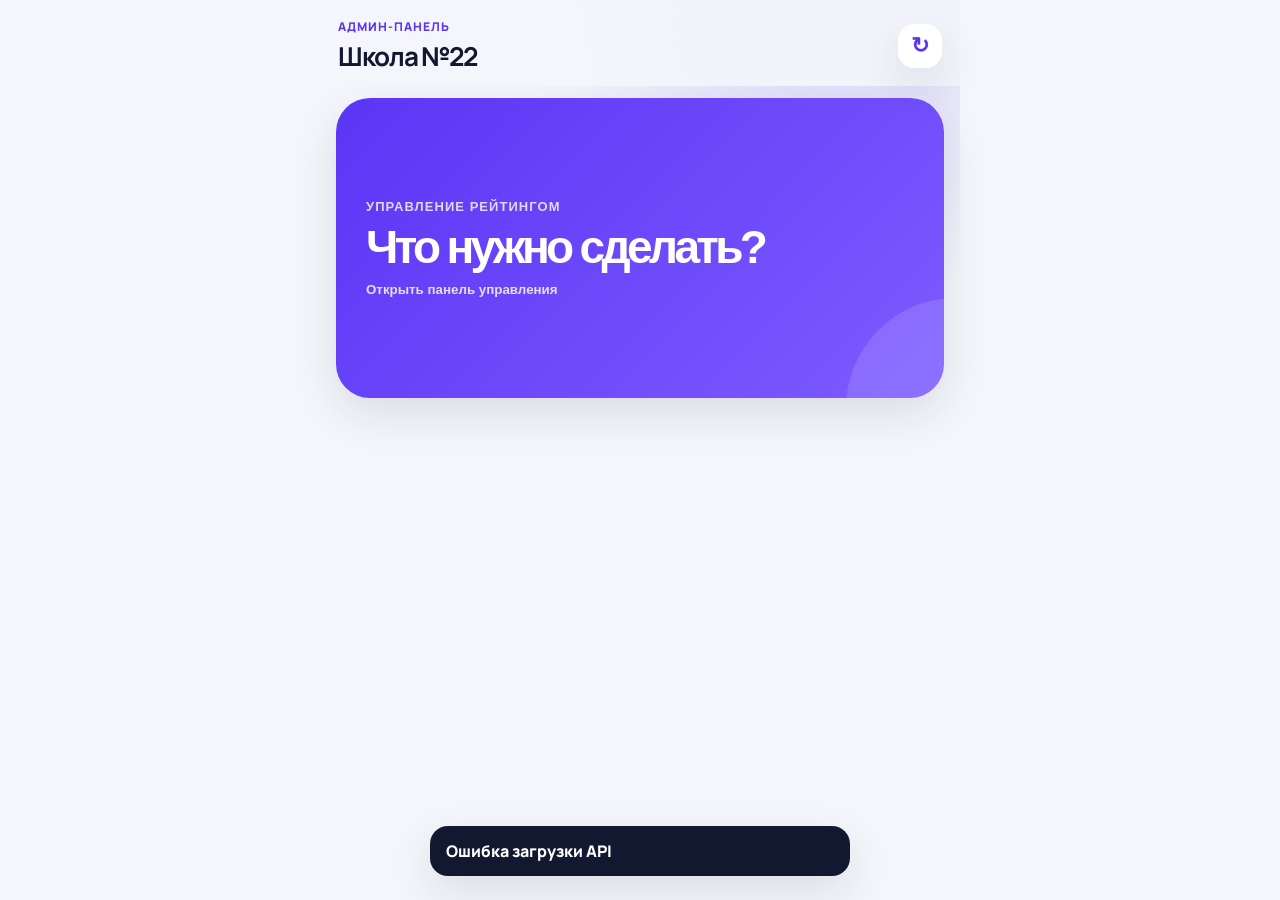
==== index.html @ 3c9e8ada "Add files via upload" ====
<!DOCTYPE html>
<html lang="ru">
<head>
  <meta charset="UTF-8" />
  <meta name="viewport" content="width=device-width, initial-scale=1.0, maximum-scale=1.0" />
  <title>Школа №22 — админка рейтинга</title>
  <link rel="preconnect" href="https://fonts.googleapis.com">
  <link rel="preconnect" href="https://fonts.gstatic.com" crossorigin>
  <link href="https://fonts.googleapis.com/css2?family=Manrope:wght@400;500;600;700;800;900&display=swap" rel="stylesheet">
  <link rel="stylesheet" href="style.css" />
</head>
<body>
  <div class="app" id="app">
    <header class="top">
      <div>
        <p>Админ-панель</p>
        <h1>Школа №22</h1>
      </div>
      <button id="refreshBtn">↻</button>
    </header>

    <main>
      <section class="screen active start-screen" id="screenStart">
        <button class="hero-button" id="openAdminBtn">
          <span>Управление рейтингом</span>
          <h2>Что нужно сделать?</h2>
          <p>Открыть панель управления</p>
          <i></i>
        </button>
      </section>

      <section class="screen" id="screenHome">
        <div class="screen-head">
          <button class="back" data-target="screenStart">←</button>
          <div><p>Админка</p><h2>Управление</h2></div>
        </div>

        <button class="alert-card hidden" id="uniformAlertBtn">
          <b>!</b>
          <div>
            <h3 id="uniformAlertTitle">Не проверена школьная форма</h3>
            <p id="uniformAlertText">Откройте раздел школьной формы</p>
          </div>
        </button>

        <div class="quick-grid animated-grid">
          <button class="quick-card primary-card" id="quickClasses"><b>🏫</b><span>Классы и рейтинг</span></button>
          <button class="quick-card" id="quickUniform"><b>👕</b><span>Школьная форма</span></button>
          <button class="quick-card" id="quickCategories"><b>▦</b><span>Категории</span></button>
          <button class="quick-card" id="quickAddClass"><b>＋</b><span>Добавить класс</span></button>
          <button class="quick-card dark" id="quickAllRating"><b>🏆</b><span>Общий рейтинг</span></button>
        </div>
      </section>

      <section class="screen" id="screenGroups">
        <div class="screen-head">
          <button class="back" data-target="screenHome">←</button>
          <div><p>Классы</p><h2>Выберите блок</h2></div>
        </div>
        <div class="group-grid">
          <button class="group-card" data-group="1"><b>1–4</b><span>Начальная школа</span></button>
          <button class="group-card" data-group="2"><b>5–8</b><span>Средняя школа</span></button>
          <button class="group-card" data-group="3"><b>9–11</b><span>Старшая школа</span></button>
          <button class="group-card dark" data-group="all"><b>1–11</b><span>Все классы</span></button>
        </div>
      </section>

      <section class="screen" id="screenClasses">
        <div class="screen-head">
          <button class="back" data-target="screenGroups">←</button>
          <div><p>Классы</p><h2 id="classesTitle">—</h2></div>
        </div>
        <div id="classesList" class="list"></div>
      </section>

      <section class="screen" id="screenClassDetail">
        <div class="screen-head">
          <button class="back" data-target="screenClasses">←</button>
          <div><p>Класс</p><h2 id="classDetailTitle">—</h2></div>
        </div>

        <div class="form-card">
          <label>Название класса<input id="classNameInput" placeholder="Например: 5А" /></label>
          <label>Параллель<input id="classGradeInput" type="number" min="1" max="11" /></label>
          <label>Группа
            <select id="classGroupInput">
              <option value="1">Начальная школа — 1–4</option>
              <option value="2">Средняя школа — 5–8</option>
              <option value="3">Старшая школа — 9–11</option>
            </select>
          </label>
          <label>Количество учеников<input id="studentsCountInput" type="number" min="0" value="0" /></label>
          <div class="button-row">
            <button class="primary" id="saveClassBtn">Сохранить класс</button>
            <button class="danger" id="deleteClassBtn">Удалить</button>
          </div>
        </div>

        <div class="section-title">
          <h3>События рейтинга</h3>
          <p>Баллы добавляются через события, а лимит подкатегории не превышается</p>
        </div>

        <button class="primary full" id="openEventFormBtn">+ Добавить событие</button>
        <div id="classScoresList" class="scores-list"></div>

        <button class="secondary full" id="openUniformFromClassBtn">Школьная форма</button>
      </section>

      <section class="screen" id="screenEventForm">
        <div class="screen-head">
          <button class="back" data-target="screenClassDetail">←</button>
          <div><p>Событие</p><h2 id="eventFormTitle">Добавить</h2></div>
        </div>

        <div class="form-card">
          <label>Дата события<input id="eventDateInput" type="date" /></label>
          <label>Категория и подкатегория<select id="eventSubcategoryInput"></select></label>
          <label>Название события<input id="eventTitleInput" placeholder="Например: городские соревнования" /></label>
          <label class="important-input">Баллы за событие<input id="eventPointsInput" type="number" min="0" value="0" /></label>
          <label>Комментарий<input id="eventCommentInput" placeholder="Необязательно" /></label>
          <button class="primary full" id="saveEventBtn">Сохранить событие</button>
          <button class="danger full hidden" id="deleteEventBtn">Удалить событие</button>
        </div>
      </section>

      <section class="screen" id="screenClassForm">
        <div class="screen-head">
          <button class="back" data-target="screenHome">←</button>
          <div><p>Класс</p><h2>Добавить класс</h2></div>
        </div>
        <div class="form-card">
          <label>Название класса<input id="newClassName" placeholder="Например: 5В" /></label>
          <label>Параллель<input id="newClassGrade" type="number" min="1" max="11" value="5" /></label>
          <label>Группа
            <select id="newClassGroup">
              <option value="1">Начальная школа — 1–4</option>
              <option value="2" selected>Средняя школа — 5–8</option>
              <option value="3">Старшая школа — 9–11</option>
            </select>
          </label>
          <label>Количество учеников<input id="newClassStudents" type="number" min="0" value="0" /></label>
          <button class="primary full" id="createClassBtn">Добавить класс</button>
        </div>
      </section>

      <section class="screen" id="screenUniformClassSelect">
        <div class="screen-head">
          <button class="back" data-target="screenHome">←</button>
          <div><p>Школьная форма</p><h2>Проверка месяца</h2></div>
        </div>

        <div class="legend">
          <span><i class="green-dot"></i> проверено в текущем месяце</span>
          <span><i class="red-dot"></i> не проверено</span>
        </div>

        <div id="uniformPalette" class="uniform-palette"></div>
      </section>

      <section class="screen" id="screenUniform">
        <div class="screen-head">
          <button class="back" data-target="screenUniformClassSelect">←</button>
          <div><p>Школьная форма</p><h2 id="uniformTitle">—</h2></div>
        </div>

        <div class="stat-card" id="uniformStatusCard">
          <span>Статус текущего месяца</span>
          <strong id="uniformStatusText">—</strong>
          <p id="uniformStatusSubtext">—</p>
        </div>

        <div class="stat-card">
          <span>Средний балл по всем проверкам</span>
          <strong id="uniformAverage">0</strong>
          <p><span id="uniformChecksCount">0</span> проверок</p>
        </div>

        <div class="form-card uniform-form-card">
          <label>Дата проверки<input id="uniformDateInput" type="date" /></label>
          <label class="important-input huge-input">
            Сколько учеников без формы
            <input id="withoutUniformInput" type="number" min="0" value="0" />
          </label>
          <label>Комментарий<input id="uniformCommentInput" placeholder="Необязательно" /></label>
          <button class="primary full" id="saveUniformBtn">Добавить проверку</button>
        </div>

        <div class="section-title"><h3>История проверок</h3><p>Можно удалять ошибочные записи</p></div>
        <div id="uniformHistory" class="list"></div>
      </section>

      <section class="screen" id="screenCategories">
        <div class="screen-head">
          <button class="back" data-target="screenHome">←</button>
          <div><p>Настройки</p><h2>Категории</h2></div>
        </div>
        <button class="primary full" id="addCategoryBtn">+ Добавить категорию</button>
        <div id="categoriesList" class="category-list"></div>
      </section>

      <section class="screen" id="screenCategoryForm">
        <div class="screen-head">
          <button class="back" data-target="screenCategories">←</button>
          <div><p>Категория</p><h2 id="categoryFormTitle">Добавить</h2></div>
        </div>
        <div class="form-card">
          <label>Название категории<input id="categoryNameInput" /></label>
          <label>Максимум баллов<input id="categoryMaxInput" type="number" value="100" /></label>
          <label>Порядок<input id="categorySortInput" type="number" value="0" /></label>
          <button class="primary full" id="saveCategoryBtn">Сохранить категорию</button>
          <button class="danger full hidden" id="deleteCategoryBtn">Удалить категорию</button>
        </div>
      </section>

      <section class="screen" id="screenSubcategoryForm">
        <div class="screen-head">
          <button class="back" data-target="screenCategories">←</button>
          <div><p>Подкатегория</p><h2 id="subcategoryFormTitle">Добавить</h2></div>
        </div>
        <div class="form-card">
          <label>Категория<select id="subcategoryCategoryInput"></select></label>
          <label>Название подкатегории<input id="subcategoryNameInput" /></label>
          <label>Максимум баллов<input id="subcategoryMaxInput" type="number" value="10" /></label>
          <label>Порядок<input id="subcategorySortInput" type="number" value="0" /></label>
          <button class="primary full" id="saveSubcategoryBtn">Сохранить подкатегорию</button>
          <button class="danger full hidden" id="deleteSubcategoryBtn">Удалить подкатегорию</button>
        </div>
      </section>

      <section class="screen" id="screenAllRating">
        <div class="screen-head">
          <button class="back" data-target="screenHome">←</button>
          <div><p>Рейтинг</p><h2>Все классы</h2></div>
        </div>
        <div id="allRatingList" class="list"></div>
      </section>
    </main>

    <div class="toast" id="toast"></div>
  </div>

  <script src="script.js"></script>
</body>
</html>
---- style.css ----
*{box-sizing:border-box}
:root{
  --bg:#f4f6fb;
  --text:#11182f;
  --muted:#6b7280;
  --line:#e3e7f0;
  --purple:#5b35f5;
  --purple2:#7c5cff;
  --danger:#ef4444;
  --green:#22c55e;
  --shadow:0 16px 44px rgba(17,24,47,.11);
}
body{margin:0;font-family:Manrope,system-ui,sans-serif;background:var(--bg);color:var(--text)}
.app{width:100%;min-height:100vh;max-width:640px;margin:0 auto;background:radial-gradient(circle at 80% 0%,rgba(91,53,245,.16),transparent 30%),var(--bg)}
.top{position:sticky;top:0;z-index:5;display:flex;justify-content:space-between;align-items:center;padding:18px 18px 12px;background:rgba(244,246,251,.88);backdrop-filter:blur(16px)}
.top p,.screen-head p{margin:0 0 3px;color:var(--purple);font-size:12px;font-weight:900;text-transform:uppercase;letter-spacing:.08em}
.top h1{margin:0;font-size:26px;letter-spacing:-.05em}
.top button,.back{width:44px;height:44px;border:0;border-radius:16px;background:#fff;color:var(--purple);box-shadow:var(--shadow);font-size:22px;font-weight:900}
main{padding:12px 16px 28px}
.screen{display:none}
.screen.active{display:block;animation:screenIn .28s ease both}
@keyframes screenIn{from{opacity:0;transform:translateY(14px)}to{opacity:1;transform:translateY(0)}}
.hero-button{position:relative;width:100%;min-height:300px;border:0;text-align:left;padding:30px;border-radius:34px;color:#fff;background:linear-gradient(135deg,var(--purple),var(--purple2));box-shadow:var(--shadow);overflow:hidden}
.hero-button i{position:absolute;inset:auto -20% -40% auto;width:220px;height:220px;border-radius:50%;background:rgba(255,255,255,.13)}
.hero-button span{color:rgba(255,255,255,.8);font-size:13px;font-weight:900;text-transform:uppercase;letter-spacing:.08em}
.hero-button h2{margin:12px 0;font-size:46px;line-height:.95;letter-spacing:-.08em}
.hero-button p{margin:0;color:rgba(255,255,255,.82);font-weight:800}
.app.opening .hero-button{animation:openHero .75s cubic-bezier(.2,.8,.2,1) both}
@keyframes openHero{0%{transform:scale(1);border-radius:34px}45%{transform:scale(1.04);border-radius:40px}100%{transform:scale(18);opacity:0;border-radius:50%}}
.screen-head{display:flex;align-items:center;gap:14px;margin-bottom:16px}
.screen-head h2{margin:0;font-size:27px;letter-spacing:-.05em}
.quick-grid,.group-grid{display:grid;grid-template-columns:1fr 1fr;gap:12px}
.quick-card,.group-card{min-height:118px;padding:18px;border:1px solid var(--line);border-radius:24px;background:#fff;color:var(--text);box-shadow:var(--shadow);text-align:left}
.quick-card.primary-card{background:linear-gradient(135deg,var(--purple),var(--purple2));color:#fff}
.quick-card.dark,.group-card.dark{background:#11182f;color:#fff}
.quick-card b,.group-card b{display:block;font-size:34px;letter-spacing:-.07em}
.quick-card span,.group-card span{display:block;margin-top:8px;color:var(--muted);font-weight:800}
.quick-card.primary-card span,.quick-card.dark span,.group-card.dark span{color:rgba(255,255,255,.72)}
.alert-card{width:100%;display:grid;grid-template-columns:54px 1fr;gap:12px;align-items:center;margin-bottom:14px;padding:16px;border:0;border-radius:24px;background:#fff1f2;color:#991b1b;text-align:left;box-shadow:0 18px 44px rgba(239,68,68,.18);animation:pulseAlert 1.25s infinite}
.alert-card b{width:44px;height:44px;border-radius:50%;display:grid;place-items:center;background:#ef4444;color:white;font-size:28px}
.alert-card h3{margin:0 0 4px}.alert-card p{margin:0;font-weight:800;color:#be123c}
@keyframes pulseAlert{0%,100%{transform:scale(1)}50%{transform:scale(1.015)}}
.list,.scores-list,.category-list{display:grid;gap:10px}
.item{display:grid;grid-template-columns:1fr auto;gap:12px;align-items:center;padding:16px;border-radius:20px;background:#fff;border:1px solid var(--line);box-shadow:0 10px 26px rgba(17,24,47,.06)}
.item h3{margin:0 0 4px;font-size:18px}.item p{margin:0;color:var(--muted);font-size:13px;font-weight:700}.item strong{color:var(--purple);font-size:24px}
.item-actions{display:grid;gap:8px;justify-items:end}
.form-card,.score-card,.category-card,.stat-card{padding:18px;border-radius:22px;background:#fff;border:1px solid var(--line);box-shadow:var(--shadow);margin-bottom:14px}
.stat-card span{color:var(--muted);font-weight:900;font-size:13px}
.stat-card strong{display:block;margin:8px 0;font-size:42px;color:var(--purple);letter-spacing:-.07em}
.stat-card p{margin:0;color:var(--muted);font-weight:800}
label{display:grid;gap:8px;color:var(--muted);font-weight:900;font-size:13px;margin-bottom:14px}
input,select{width:100%;border:1px solid var(--line);border-radius:16px;padding:15px;font:inherit;font-weight:800;outline:none;background:#fff}
input:focus,select:focus{border-color:var(--purple)}
.important-input{padding:14px;border:2px solid #ffb4b4;border-radius:20px;background:#fff7f7;color:#991b1b}
.important-input input{border-color:#ef4444;font-size:24px;color:#991b1b;background:#fff}
.huge-input input{font-size:42px;text-align:center;padding:18px}
.primary,.secondary,.danger{border:0;border-radius:18px;padding:16px;font:inherit;font-weight:900;margin-top:10px}
.primary{background:linear-gradient(135deg,var(--purple),var(--purple2));color:#fff;box-shadow:var(--shadow)}
.secondary{background:#fff;color:var(--purple);border:1px solid var(--line)}
.danger{background:#fff;color:var(--danger);border:1px solid #fecaca}
.full{width:100%}
.button-row{display:grid;grid-template-columns:1fr .6fr;gap:10px}
.section-title{margin:18px 0 12px}
.section-title h3{margin:0 0 4px;font-size:22px;letter-spacing:-.04em}
.section-title p{margin:0;color:var(--muted);font-weight:700;font-size:13px}
.score-card h3,.category-card h3{margin:0 0 12px;font-size:19px}
.score-card h3{display:flex;justify-content:space-between;gap:10px}
.score-card em{font-style:normal;color:var(--purple)}
.score-card p{margin:0 0 12px;color:var(--muted);font-weight:700;font-size:13px}
.big-score{font-size:44px;font-weight:900;color:var(--purple)}
.uniform-ok{background:#ecfdf5;border-color:#86efac}
.uniform-ok strong,.uniform-ok .big-score{color:#16a34a}
.uniform-bad{background:#fff1f2;border-color:#fecaca}
.uniform-bad strong,.uniform-bad .big-score{color:#dc2626}
.sub-block{padding:12px;border-radius:18px;background:#fbfcff;border:1px solid var(--line);margin-top:10px}
.sub-head{display:flex;justify-content:space-between;gap:10px;align-items:center}
.sub-head b{display:block}.sub-head small{display:block;color:var(--muted);font-weight:800}
.event-list{display:grid;gap:8px;margin-top:10px}
.event-row{display:grid;grid-template-columns:1fr auto;gap:10px;align-items:center;border:1px solid var(--line);border-radius:14px;background:#fff;padding:10px;text-align:left;box-shadow:none}
.event-row span{font-weight:900}.event-row small{display:block;color:var(--muted);font-weight:700}.event-row strong{color:var(--purple)}
.uniform-palette{display:grid;grid-template-columns:repeat(3,1fr);gap:10px}
.uniform-tile{min-height:112px;border:2px solid transparent;border-radius:22px;padding:14px;text-align:left;box-shadow:var(--shadow)}
.uniform-tile strong{display:block;font-size:28px;letter-spacing:-.07em}
.uniform-tile span{display:block;margin:6px 0 3px;font-weight:900}
.uniform-tile small{display:block;font-weight:800;line-height:1.3}
.uniform-tile.checked{background:#ecfdf5;border-color:#22c55e;color:#14532d}
.uniform-tile.unchecked{background:#fff1f2;border-color:#ef4444;color:#991b1b}
.legend{display:grid;gap:8px;margin-bottom:14px;color:var(--muted);font-weight:900;font-size:13px}
.legend span{display:flex;align-items:center;gap:8px}.legend i{width:12px;height:12px;border-radius:50%;display:inline-block}.green-dot{background:#22c55e}.red-dot{background:#ef4444}
.category-top{display:flex;justify-content:space-between;gap:12px;align-items:flex-start}
.category-card p{margin:0;color:var(--muted);font-weight:700;font-size:13px}
.sub-list{display:grid;gap:8px;margin:12px 0}
.sub-item{display:flex;justify-content:space-between;gap:10px;padding:12px;border-radius:16px;background:#f8f9fd;border:1px solid var(--line)}
.sub-item b{display:block}.sub-item small{color:var(--muted);font-weight:700}
.mini,.mini-danger{border:0;border-radius:12px;padding:9px 12px;font:inherit;font-weight:900}
.mini{background:#eeeaff;color:var(--purple)}.mini-danger{background:#fee2e2;color:var(--danger)}
.empty{color:var(--muted);font-weight:800}
.hidden{display:none!important}
.toast{position:fixed;left:50%;bottom:24px;transform:translateX(-50%) translateY(80px);max-width:420px;width:calc(100% - 32px);background:#11182f;color:#fff;padding:14px 16px;border-radius:18px;box-shadow:var(--shadow);opacity:0;transition:.22s;font-weight:800;z-index:20}
.toast.show{opacity:1;transform:translateX(-50%) translateY(0)}
@media(max-width:460px){.uniform-palette{grid-template-columns:repeat(2,1fr)}}
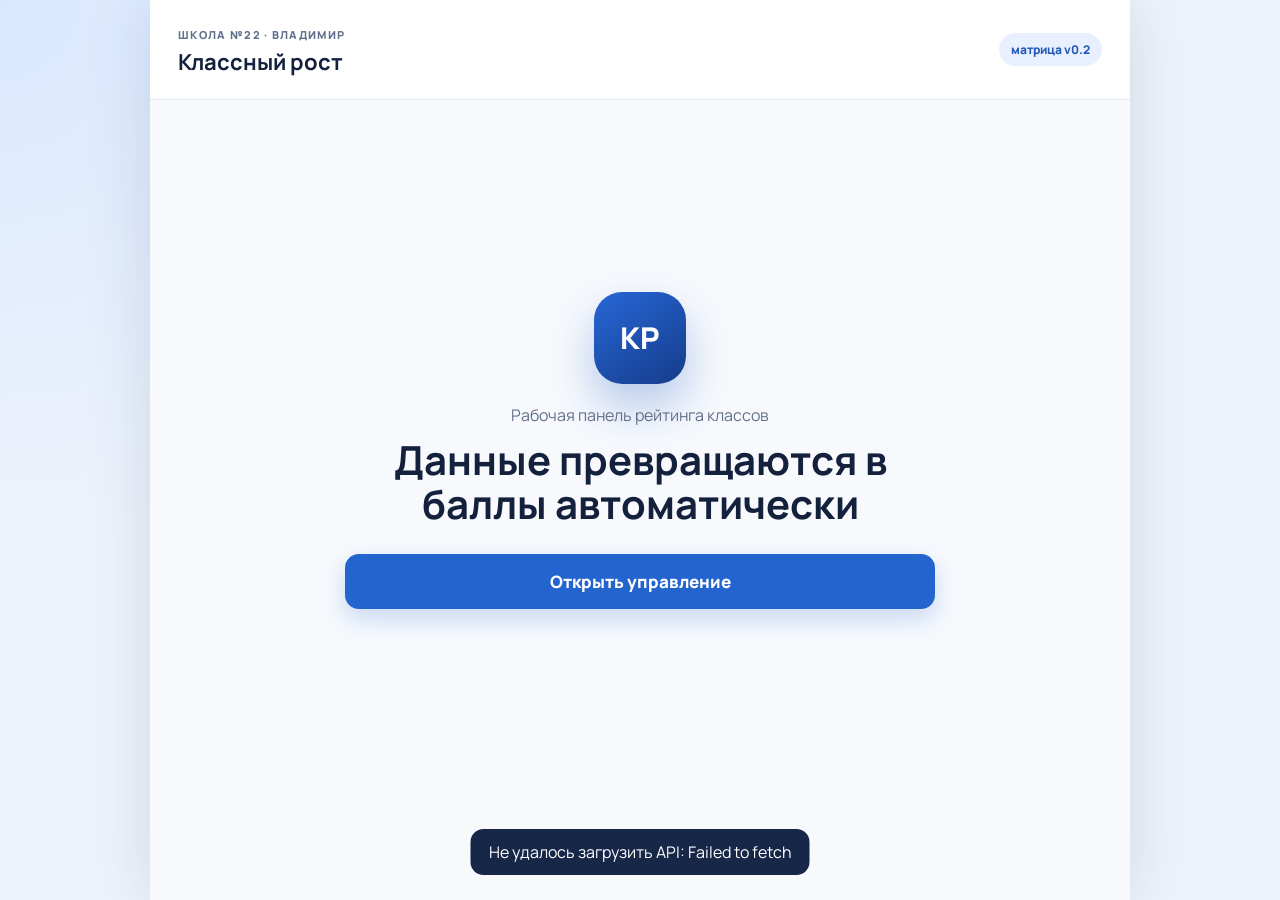
==== commit 58d4edcf: "Update admin for rating matrix v0.2" ====
--- a/index.html
+++ b/index.html
@@ -1,54 +1,49 @@
-<!DOCTYPE html>
+<!doctype html>
 <html lang="ru">
 <head>
-  <meta charset="UTF-8" />
-  <meta name="viewport" content="width=device-width, initial-scale=1.0, maximum-scale=1.0" />
-  <title>Школа №22 — админка рейтинга</title>
+  <meta charset="utf-8">
+  <meta name="viewport" content="width=device-width, initial-scale=1">
+  <title>Классный рост — управление</title>
   <link rel="preconnect" href="https://fonts.googleapis.com">
   <link rel="preconnect" href="https://fonts.gstatic.com" crossorigin>
-  <link href="https://fonts.googleapis.com/css2?family=Manrope:wght@400;500;600;700;800;900&display=swap" rel="stylesheet">
-  <link rel="stylesheet" href="style.css" />
+  <link href="https://fonts.googleapis.com/css2?family=Manrope:wght@500;600;700;800&display=swap" rel="stylesheet">
+  <link rel="stylesheet" href="style.css">
 </head>
 <body>
   <div class="app" id="app">
-    <header class="top">
+    <header class="topbar">
       <div>
-        <p>Админ-панель</p>
-        <h1>Школа №22</h1>
+        <span class="eyebrow">Школа №22 · Владимир</span>
+        <h1>Классный рост</h1>
       </div>
-      <button id="refreshBtn">↻</button>
+      <div class="version" id="matrixVersion">матрица v0.2</div>
     </header>
 
     <main>
-      <section class="screen active start-screen" id="screenStart">
-        <button class="hero-button" id="openAdminBtn">
-          <span>Управление рейтингом</span>
-          <h2>Что нужно сделать?</h2>
-          <p>Открыть панель управления</p>
-          <i></i>
-        </button>
+      <section class="screen active" id="screenStart">
+        <div class="hero">
+          <span class="hero-mark">КР</span>
+          <p>Рабочая панель рейтинга классов</p>
+          <h2>Данные превращаются в баллы автоматически</h2>
+          <button class="primary large" id="openAdminBtn">Открыть управление</button>
+        </div>
       </section>
 
       <section class="screen" id="screenHome">
         <div class="screen-head">
           <button class="back" data-target="screenStart">←</button>
-          <div><p>Админка</p><h2>Управление</h2></div>
+          <div><p>Учебный год <span id="activeYear">2026/2027</span></p><h2>Управление</h2></div>
+          <button class="icon-btn" id="refreshBtn" aria-label="Обновить">↻</button>
         </div>
-
-        <button class="alert-card hidden" id="uniformAlertBtn">
-          <b>!</b>
-          <div>
-            <h3 id="uniformAlertTitle">Не проверена школьная форма</h3>
-            <p id="uniformAlertText">Откройте раздел школьной формы</p>
-          </div>
-        </button>
-
-        <div class="quick-grid animated-grid">
-          <button class="quick-card primary-card" id="quickClasses"><b>🏫</b><span>Классы и рейтинг</span></button>
-          <button class="quick-card" id="quickUniform"><b>👕</b><span>Школьная форма</span></button>
-          <button class="quick-card" id="quickCategories"><b>▦</b><span>Категории</span></button>
-          <button class="quick-card" id="quickAddClass"><b>＋</b><span>Добавить класс</span></button>
-          <button class="quick-card dark" id="quickAllRating"><b>🏆</b><span>Общий рейтинг</span></button>
+        <div class="notice">
+          <b>Важно</b>
+          <p>Вводятся исходные показатели, а не готовые баллы. ФИО учеников в рейтинге не нужны.</p>
+        </div>
+        <div class="quick-grid">
+          <button class="quick-card primary-card" id="quickClasses"><b>🏫</b><span>Классы и показатели</span><small>100 критериев</small></button>
+          <button class="quick-card" id="quickAllRating"><b>🏆</b><span>Общий рейтинг</span><small>шкала 0–100</small></button>
+          <button class="quick-card" id="quickMatrix"><b>▦</b><span>Матрица v0.2</span><small>формулы и пороги</small></button>
+          <button class="quick-card" id="quickAddClass"><b>＋</b><span>Добавить класс</span><small>без персональных данных</small></button>
         </div>
       </section>
 
@@ -76,170 +71,127 @@
       <section class="screen" id="screenClassDetail">
         <div class="screen-head">
           <button class="back" data-target="screenClasses">←</button>
-          <div><p>Класс</p><h2 id="classDetailTitle">—</h2></div>
+          <div><p>Карточка класса</p><h2 id="classDetailTitle">—</h2></div>
         </div>
 
-        <div class="form-card">
-          <label>Название класса<input id="classNameInput" placeholder="Например: 5А" /></label>
-          <label>Параллель<input id="classGradeInput" type="number" min="1" max="11" /></label>
-          <label>Группа
-            <select id="classGroupInput">
-              <option value="1">Начальная школа — 1–4</option>
-              <option value="2">Средняя школа — 5–8</option>
-              <option value="3">Старшая школа — 9–11</option>
-            </select>
-          </label>
-          <label>Количество учеников<input id="studentsCountInput" type="number" min="0" value="0" /></label>
-          <div class="button-row">
-            <button class="primary" id="saveClassBtn">Сохранить класс</button>
-            <button class="danger" id="deleteClassBtn">Удалить</button>
-          </div>
+        <div class="score-summary">
+          <div><span>Итоговый рейтинг</span><strong id="classTotal">0</strong><small>из 100</small></div>
+          <div><span>Заполнено критериев</span><strong id="classProgress">0%</strong><small id="classProgressText">0 из 100</small></div>
         </div>
 
+        <details class="edit-panel">
+          <summary>Настройки класса</summary>
+          <div class="form-grid">
+            <label>Название<input id="classNameInput"></label>
+            <label>Параллель<input id="classGradeInput" type="number" min="1" max="11"></label>
+            <label>Группа
+              <select id="classGroupInput">
+                <option value="1">Начальная школа — 1–4</option>
+                <option value="2">Средняя школа — 5–8</option>
+                <option value="3">Старшая школа — 9–11</option>
+              </select>
+            </label>
+            <label>Численность<input id="studentsCountInput" type="number" min="0"></label>
+          </div>
+          <div class="button-row">
+            <button class="primary" id="saveClassBtn">Сохранить</button>
+            <button class="danger" id="deleteClassBtn">В архив</button>
+          </div>
+        </details>
+
         <div class="section-title">
-          <h3>События рейтинга</h3>
-          <p>Баллы добавляются через события, а лимит подкатегории не превышается</p>
+          <div><h3>10 направлений</h3><p>Откройте направление и выберите критерий</p></div>
+          <button class="secondary compact" id="openResponsibilityBtn">Форма + обувь</button>
         </div>
-
-        <button class="primary full" id="openEventFormBtn">+ Добавить событие</button>
-        <div id="classScoresList" class="scores-list"></div>
-
-        <button class="secondary full" id="openUniformFromClassBtn">Школьная форма</button>
+        <div id="directionScores" class="direction-list"></div>
       </section>
 
-      <section class="screen" id="screenEventForm">
+      <section class="screen" id="screenMeasurement">
         <div class="screen-head">
           <button class="back" data-target="screenClassDetail">←</button>
-          <div><p>Событие</p><h2 id="eventFormTitle">Добавить</h2></div>
+          <div><p id="measurementCode">Критерий</p><h2 id="measurementTitle">Показатель</h2></div>
         </div>
+        <div class="criterion-info" id="criterionInfo"></div>
+        <div class="form-card">
+          <label>Дата значения<input id="measurementDate" type="date"></label>
+          <label class="switch-row"><input id="measurementNA" type="checkbox"><span>Критерий объективно неприменим по возрасту — N/A</span></label>
+          <div id="dynamicFields" class="form-grid"></div>
+          <label>Комментарий<textarea id="measurementComment" rows="3" placeholder="Короткое пояснение, без ФИО учеников"></textarea></label>
+          <label>Подтверждение / ссылка<input id="measurementEvidence" placeholder="Номер протокола или ссылка"></label>
+          <button class="primary full" id="saveMeasurementBtn">Рассчитать и сохранить</button>
+        </div>
+        <div class="section-title"><div><h3>История значений</h3><p id="aggregationHint">Для итога используется последнее значение</p></div></div>
+        <div id="measurementHistory" class="list"></div>
+      </section>
 
+      <section class="screen" id="screenResponsibility">
+        <div class="screen-head">
+          <button class="back" data-target="screenClassDetail">←</button>
+          <div><p>КР-08.01 + КР-08.02</p><h2 id="responsibilityTitle">Форма и сменная обувь</h2></div>
+        </div>
+        <div class="score-summary two">
+          <div><span>Школьная форма</span><strong id="uniformAverage">0</strong><small>из 10</small></div>
+          <div><span>Сменная обувь</span><strong id="shoesAverage">0</strong><small>из 10</small></div>
+        </div>
+        <div class="notice">
+          <b id="checksRemaining">Осталось 4 проверки</b>
+          <p>За один внезапный срез одновременно фиксируются форма и сменная обувь.</p>
+        </div>
         <div class="form-card">
-          <label>Дата события<input id="eventDateInput" type="date" /></label>
-          <label>Категория и подкатегория<select id="eventSubcategoryInput"></select></label>
-          <label>Название события<input id="eventTitleInput" placeholder="Например: городские соревнования" /></label>
-          <label class="important-input">Баллы за событие<input id="eventPointsInput" type="number" min="0" value="0" /></label>
-          <label>Комментарий<input id="eventCommentInput" placeholder="Необязательно" /></label>
-          <button class="primary full" id="saveEventBtn">Сохранить событие</button>
-          <button class="danger full hidden" id="deleteEventBtn">Удалить событие</button>
+          <label>Дата проверки<input id="responsibilityDate" type="date"></label>
+          <div class="form-grid">
+            <label>Фактически присутствуют<input id="presentCount" type="number" min="0"></label>
+            <label>Нарушения формы<input id="uniformViolations" type="number" min="0" value="0"></label>
+            <label>Нарушения сменной обуви<input id="shoesViolations" type="number" min="0" value="0"></label>
+          </div>
+          <label>Комментарий<input id="responsibilityComment" placeholder="Необязательно"></label>
+          <button class="primary full" id="saveResponsibilityBtn">Добавить общий срез</button>
         </div>
+        <div class="section-title"><div><h3>История срезов</h3><p>Не более четырёх за учебный год</p></div></div>
+        <div id="responsibilityHistory" class="list"></div>
+      </section>
+
+      <section class="screen" id="screenMatrix">
+        <div class="screen-head">
+          <button class="back" data-target="screenHome">←</button>
+          <div><p>Классный рост v0.2</p><h2>Матрица рейтинга</h2></div>
+        </div>
+        <div class="notice"><b>Пороги защищены</b><p>Они меняются только выпуском новой версии матрицы, а не задним числом.</p></div>
+        <div id="matrixList" class="direction-list"></div>
       </section>
 
       <section class="screen" id="screenClassForm">
         <div class="screen-head">
           <button class="back" data-target="screenHome">←</button>
-          <div><p>Класс</p><h2>Добавить класс</h2></div>
+          <div><p>Новый класс</p><h2>Добавить</h2></div>
         </div>
         <div class="form-card">
-          <label>Название класса<input id="newClassName" placeholder="Например: 5В" /></label>
-          <label>Параллель<input id="newClassGrade" type="number" min="1" max="11" value="5" /></label>
-          <label>Группа
-            <select id="newClassGroup">
-              <option value="1">Начальная школа — 1–4</option>
-              <option value="2" selected>Средняя школа — 5–8</option>
-              <option value="3">Старшая школа — 9–11</option>
-            </select>
-          </label>
-          <label>Количество учеников<input id="newClassStudents" type="number" min="0" value="0" /></label>
+          <div class="form-grid">
+            <label>Название<input id="newClassName" placeholder="Например: 5В"></label>
+            <label>Параллель<input id="newClassGrade" type="number" min="1" max="11" value="5"></label>
+            <label>Группа
+              <select id="newClassGroup">
+                <option value="1">Начальная школа — 1–4</option>
+                <option value="2" selected>Средняя школа — 5–8</option>
+                <option value="3">Старшая школа — 9–11</option>
+              </select>
+            </label>
+            <label>Численность<input id="newClassStudents" type="number" min="0" value="0"></label>
+          </div>
           <button class="primary full" id="createClassBtn">Добавить класс</button>
-        </div>
-      </section>
-
-      <section class="screen" id="screenUniformClassSelect">
-        <div class="screen-head">
-          <button class="back" data-target="screenHome">←</button>
-          <div><p>Школьная форма</p><h2>Проверка месяца</h2></div>
-        </div>
-
-        <div class="legend">
-          <span><i class="green-dot"></i> проверено в текущем месяце</span>
-          <span><i class="red-dot"></i> не проверено</span>
-        </div>
-
-        <div id="uniformPalette" class="uniform-palette"></div>
-      </section>
-
-      <section class="screen" id="screenUniform">
-        <div class="screen-head">
-          <button class="back" data-target="screenUniformClassSelect">←</button>
-          <div><p>Школьная форма</p><h2 id="uniformTitle">—</h2></div>
-        </div>
-
-        <div class="stat-card" id="uniformStatusCard">
-          <span>Статус текущего месяца</span>
-          <strong id="uniformStatusText">—</strong>
-          <p id="uniformStatusSubtext">—</p>
-        </div>
-
-        <div class="stat-card">
-          <span>Средний балл по всем проверкам</span>
-          <strong id="uniformAverage">0</strong>
-          <p><span id="uniformChecksCount">0</span> проверок</p>
-        </div>
-
-        <div class="form-card uniform-form-card">
-          <label>Дата проверки<input id="uniformDateInput" type="date" /></label>
-          <label class="important-input huge-input">
-            Сколько учеников без формы
-            <input id="withoutUniformInput" type="number" min="0" value="0" />
-          </label>
-          <label>Комментарий<input id="uniformCommentInput" placeholder="Необязательно" /></label>
-          <button class="primary full" id="saveUniformBtn">Добавить проверку</button>
-        </div>
-
-        <div class="section-title"><h3>История проверок</h3><p>Можно удалять ошибочные записи</p></div>
-        <div id="uniformHistory" class="list"></div>
-      </section>
-
-      <section class="screen" id="screenCategories">
-        <div class="screen-head">
-          <button class="back" data-target="screenHome">←</button>
-          <div><p>Настройки</p><h2>Категории</h2></div>
-        </div>
-        <button class="primary full" id="addCategoryBtn">+ Добавить категорию</button>
-        <div id="categoriesList" class="category-list"></div>
-      </section>
-
-      <section class="screen" id="screenCategoryForm">
-        <div class="screen-head">
-          <button class="back" data-target="screenCategories">←</button>
-          <div><p>Категория</p><h2 id="categoryFormTitle">Добавить</h2></div>
-        </div>
-        <div class="form-card">
-          <label>Название категории<input id="categoryNameInput" /></label>
-          <label>Максимум баллов<input id="categoryMaxInput" type="number" value="100" /></label>
-          <label>Порядок<input id="categorySortInput" type="number" value="0" /></label>
-          <button class="primary full" id="saveCategoryBtn">Сохранить категорию</button>
-          <button class="danger full hidden" id="deleteCategoryBtn">Удалить категорию</button>
-        </div>
-      </section>
-
-      <section class="screen" id="screenSubcategoryForm">
-        <div class="screen-head">
-          <button class="back" data-target="screenCategories">←</button>
-          <div><p>Подкатегория</p><h2 id="subcategoryFormTitle">Добавить</h2></div>
-        </div>
-        <div class="form-card">
-          <label>Категория<select id="subcategoryCategoryInput"></select></label>
-          <label>Название подкатегории<input id="subcategoryNameInput" /></label>
-          <label>Максимум баллов<input id="subcategoryMaxInput" type="number" value="10" /></label>
-          <label>Порядок<input id="subcategorySortInput" type="number" value="0" /></label>
-          <button class="primary full" id="saveSubcategoryBtn">Сохранить подкатегорию</button>
-          <button class="danger full hidden" id="deleteSubcategoryBtn">Удалить подкатегорию</button>
         </div>
       </section>
 
       <section class="screen" id="screenAllRating">
         <div class="screen-head">
           <button class="back" data-target="screenHome">←</button>
-          <div><p>Рейтинг</p><h2>Все классы</h2></div>
+          <div><p>Шкала 0–100</p><h2>Все классы</h2></div>
         </div>
         <div id="allRatingList" class="list"></div>
       </section>
     </main>
-
     <div class="toast" id="toast"></div>
   </div>
-
   <script src="script.js"></script>
 </body>
-</html>+</html>
--- a/style.css
+++ b/style.css
@@ -1,101 +1,18 @@
-*{box-sizing:border-box}
-:root{
-  --bg:#f4f6fb;
-  --text:#11182f;
-  --muted:#6b7280;
-  --line:#e3e7f0;
-  --purple:#5b35f5;
-  --purple2:#7c5cff;
-  --danger:#ef4444;
-  --green:#22c55e;
-  --shadow:0 16px 44px rgba(17,24,47,.11);
-}
-body{margin:0;font-family:Manrope,system-ui,sans-serif;background:var(--bg);color:var(--text)}
-.app{width:100%;min-height:100vh;max-width:640px;margin:0 auto;background:radial-gradient(circle at 80% 0%,rgba(91,53,245,.16),transparent 30%),var(--bg)}
-.top{position:sticky;top:0;z-index:5;display:flex;justify-content:space-between;align-items:center;padding:18px 18px 12px;background:rgba(244,246,251,.88);backdrop-filter:blur(16px)}
-.top p,.screen-head p{margin:0 0 3px;color:var(--purple);font-size:12px;font-weight:900;text-transform:uppercase;letter-spacing:.08em}
-.top h1{margin:0;font-size:26px;letter-spacing:-.05em}
-.top button,.back{width:44px;height:44px;border:0;border-radius:16px;background:#fff;color:var(--purple);box-shadow:var(--shadow);font-size:22px;font-weight:900}
-main{padding:12px 16px 28px}
-.screen{display:none}
-.screen.active{display:block;animation:screenIn .28s ease both}
-@keyframes screenIn{from{opacity:0;transform:translateY(14px)}to{opacity:1;transform:translateY(0)}}
-.hero-button{position:relative;width:100%;min-height:300px;border:0;text-align:left;padding:30px;border-radius:34px;color:#fff;background:linear-gradient(135deg,var(--purple),var(--purple2));box-shadow:var(--shadow);overflow:hidden}
-.hero-button i{position:absolute;inset:auto -20% -40% auto;width:220px;height:220px;border-radius:50%;background:rgba(255,255,255,.13)}
-.hero-button span{color:rgba(255,255,255,.8);font-size:13px;font-weight:900;text-transform:uppercase;letter-spacing:.08em}
-.hero-button h2{margin:12px 0;font-size:46px;line-height:.95;letter-spacing:-.08em}
-.hero-button p{margin:0;color:rgba(255,255,255,.82);font-weight:800}
-.app.opening .hero-button{animation:openHero .75s cubic-bezier(.2,.8,.2,1) both}
-@keyframes openHero{0%{transform:scale(1);border-radius:34px}45%{transform:scale(1.04);border-radius:40px}100%{transform:scale(18);opacity:0;border-radius:50%}}
-.screen-head{display:flex;align-items:center;gap:14px;margin-bottom:16px}
-.screen-head h2{margin:0;font-size:27px;letter-spacing:-.05em}
-.quick-grid,.group-grid{display:grid;grid-template-columns:1fr 1fr;gap:12px}
-.quick-card,.group-card{min-height:118px;padding:18px;border:1px solid var(--line);border-radius:24px;background:#fff;color:var(--text);box-shadow:var(--shadow);text-align:left}
-.quick-card.primary-card{background:linear-gradient(135deg,var(--purple),var(--purple2));color:#fff}
-.quick-card.dark,.group-card.dark{background:#11182f;color:#fff}
-.quick-card b,.group-card b{display:block;font-size:34px;letter-spacing:-.07em}
-.quick-card span,.group-card span{display:block;margin-top:8px;color:var(--muted);font-weight:800}
-.quick-card.primary-card span,.quick-card.dark span,.group-card.dark span{color:rgba(255,255,255,.72)}
-.alert-card{width:100%;display:grid;grid-template-columns:54px 1fr;gap:12px;align-items:center;margin-bottom:14px;padding:16px;border:0;border-radius:24px;background:#fff1f2;color:#991b1b;text-align:left;box-shadow:0 18px 44px rgba(239,68,68,.18);animation:pulseAlert 1.25s infinite}
-.alert-card b{width:44px;height:44px;border-radius:50%;display:grid;place-items:center;background:#ef4444;color:white;font-size:28px}
-.alert-card h3{margin:0 0 4px}.alert-card p{margin:0;font-weight:800;color:#be123c}
-@keyframes pulseAlert{0%,100%{transform:scale(1)}50%{transform:scale(1.015)}}
-.list,.scores-list,.category-list{display:grid;gap:10px}
-.item{display:grid;grid-template-columns:1fr auto;gap:12px;align-items:center;padding:16px;border-radius:20px;background:#fff;border:1px solid var(--line);box-shadow:0 10px 26px rgba(17,24,47,.06)}
-.item h3{margin:0 0 4px;font-size:18px}.item p{margin:0;color:var(--muted);font-size:13px;font-weight:700}.item strong{color:var(--purple);font-size:24px}
-.item-actions{display:grid;gap:8px;justify-items:end}
-.form-card,.score-card,.category-card,.stat-card{padding:18px;border-radius:22px;background:#fff;border:1px solid var(--line);box-shadow:var(--shadow);margin-bottom:14px}
-.stat-card span{color:var(--muted);font-weight:900;font-size:13px}
-.stat-card strong{display:block;margin:8px 0;font-size:42px;color:var(--purple);letter-spacing:-.07em}
-.stat-card p{margin:0;color:var(--muted);font-weight:800}
-label{display:grid;gap:8px;color:var(--muted);font-weight:900;font-size:13px;margin-bottom:14px}
-input,select{width:100%;border:1px solid var(--line);border-radius:16px;padding:15px;font:inherit;font-weight:800;outline:none;background:#fff}
-input:focus,select:focus{border-color:var(--purple)}
-.important-input{padding:14px;border:2px solid #ffb4b4;border-radius:20px;background:#fff7f7;color:#991b1b}
-.important-input input{border-color:#ef4444;font-size:24px;color:#991b1b;background:#fff}
-.huge-input input{font-size:42px;text-align:center;padding:18px}
-.primary,.secondary,.danger{border:0;border-radius:18px;padding:16px;font:inherit;font-weight:900;margin-top:10px}
-.primary{background:linear-gradient(135deg,var(--purple),var(--purple2));color:#fff;box-shadow:var(--shadow)}
-.secondary{background:#fff;color:var(--purple);border:1px solid var(--line)}
-.danger{background:#fff;color:var(--danger);border:1px solid #fecaca}
-.full{width:100%}
-.button-row{display:grid;grid-template-columns:1fr .6fr;gap:10px}
-.section-title{margin:18px 0 12px}
-.section-title h3{margin:0 0 4px;font-size:22px;letter-spacing:-.04em}
-.section-title p{margin:0;color:var(--muted);font-weight:700;font-size:13px}
-.score-card h3,.category-card h3{margin:0 0 12px;font-size:19px}
-.score-card h3{display:flex;justify-content:space-between;gap:10px}
-.score-card em{font-style:normal;color:var(--purple)}
-.score-card p{margin:0 0 12px;color:var(--muted);font-weight:700;font-size:13px}
-.big-score{font-size:44px;font-weight:900;color:var(--purple)}
-.uniform-ok{background:#ecfdf5;border-color:#86efac}
-.uniform-ok strong,.uniform-ok .big-score{color:#16a34a}
-.uniform-bad{background:#fff1f2;border-color:#fecaca}
-.uniform-bad strong,.uniform-bad .big-score{color:#dc2626}
-.sub-block{padding:12px;border-radius:18px;background:#fbfcff;border:1px solid var(--line);margin-top:10px}
-.sub-head{display:flex;justify-content:space-between;gap:10px;align-items:center}
-.sub-head b{display:block}.sub-head small{display:block;color:var(--muted);font-weight:800}
-.event-list{display:grid;gap:8px;margin-top:10px}
-.event-row{display:grid;grid-template-columns:1fr auto;gap:10px;align-items:center;border:1px solid var(--line);border-radius:14px;background:#fff;padding:10px;text-align:left;box-shadow:none}
-.event-row span{font-weight:900}.event-row small{display:block;color:var(--muted);font-weight:700}.event-row strong{color:var(--purple)}
-.uniform-palette{display:grid;grid-template-columns:repeat(3,1fr);gap:10px}
-.uniform-tile{min-height:112px;border:2px solid transparent;border-radius:22px;padding:14px;text-align:left;box-shadow:var(--shadow)}
-.uniform-tile strong{display:block;font-size:28px;letter-spacing:-.07em}
-.uniform-tile span{display:block;margin:6px 0 3px;font-weight:900}
-.uniform-tile small{display:block;font-weight:800;line-height:1.3}
-.uniform-tile.checked{background:#ecfdf5;border-color:#22c55e;color:#14532d}
-.uniform-tile.unchecked{background:#fff1f2;border-color:#ef4444;color:#991b1b}
-.legend{display:grid;gap:8px;margin-bottom:14px;color:var(--muted);font-weight:900;font-size:13px}
-.legend span{display:flex;align-items:center;gap:8px}.legend i{width:12px;height:12px;border-radius:50%;display:inline-block}.green-dot{background:#22c55e}.red-dot{background:#ef4444}
-.category-top{display:flex;justify-content:space-between;gap:12px;align-items:flex-start}
-.category-card p{margin:0;color:var(--muted);font-weight:700;font-size:13px}
-.sub-list{display:grid;gap:8px;margin:12px 0}
-.sub-item{display:flex;justify-content:space-between;gap:10px;padding:12px;border-radius:16px;background:#f8f9fd;border:1px solid var(--line)}
-.sub-item b{display:block}.sub-item small{color:var(--muted);font-weight:700}
-.mini,.mini-danger{border:0;border-radius:12px;padding:9px 12px;font:inherit;font-weight:900}
-.mini{background:#eeeaff;color:var(--purple)}.mini-danger{background:#fee2e2;color:var(--danger)}
-.empty{color:var(--muted);font-weight:800}
-.hidden{display:none!important}
-.toast{position:fixed;left:50%;bottom:24px;transform:translateX(-50%) translateY(80px);max-width:420px;width:calc(100% - 32px);background:#11182f;color:#fff;padding:14px 16px;border-radius:18px;box-shadow:var(--shadow);opacity:0;transition:.22s;font-weight:800;z-index:20}
-.toast.show{opacity:1;transform:translateX(-50%) translateY(0)}
-@media(max-width:460px){.uniform-palette{grid-template-columns:repeat(2,1fr)}}
+:root{font-family:Manrope,Arial,sans-serif;color:#14213d;background:#eef3fb;font-synthesis:none}
+*{box-sizing:border-box}body{margin:0;background:radial-gradient(circle at top left,#d9e8ff 0,transparent 35%),#eef3fb}
+button,input,select,textarea{font:inherit}.app{width:min(980px,100%);min-height:100vh;margin:auto;background:#f7f9fd;box-shadow:0 0 60px rgba(27,55,99,.14)}
+.topbar{display:flex;justify-content:space-between;align-items:center;padding:22px 28px;background:#fff;border-bottom:1px solid #e4eaf3;position:sticky;top:0;z-index:5}.topbar h1{margin:3px 0 0;font-size:22px}.eyebrow{font-size:11px;letter-spacing:.12em;text-transform:uppercase;color:#60708b;font-weight:800}.version{padding:8px 12px;border-radius:999px;background:#e8f0ff;color:#245bb9;font-size:12px;font-weight:800}
+main{padding:26px}.screen{display:none;animation:rise .25s ease}.screen.active{display:block}@keyframes rise{from{opacity:0;transform:translateY(7px)}}
+.hero{min-height:72vh;display:grid;place-content:center;text-align:center;padding:30px}.hero-mark{width:92px;height:92px;margin:0 auto 20px;display:grid;place-items:center;border-radius:28px;background:linear-gradient(145deg,#2767d7,#153c8a);color:#fff;font-size:30px;font-weight:800;box-shadow:0 22px 45px rgba(31,91,192,.3)}.hero p{color:#64718a;margin:0}.hero h2{max-width:590px;font-size:40px;line-height:1.1;margin:12px auto 28px}
+.screen-head{display:grid;grid-template-columns:auto 1fr auto;gap:14px;align-items:center;margin-bottom:24px}.screen-head p{margin:0 0 2px;color:#6b7890;font-size:12px;font-weight:800;text-transform:uppercase;letter-spacing:.06em}.screen-head h2{margin:0;font-size:27px}.back,.icon-btn{width:44px;height:44px;border:0;border-radius:14px;background:#fff;color:#234c8e;font-size:22px;box-shadow:0 7px 20px rgba(35,76,142,.09);cursor:pointer}
+.primary,.secondary,.danger{border:0;border-radius:14px;padding:13px 18px;font-weight:800;cursor:pointer}.primary{background:#2464cf;color:#fff;box-shadow:0 10px 24px rgba(36,100,207,.22)}.primary.large{padding:16px 28px;font-size:17px}.secondary{background:#e8f0ff;color:#245bb9}.danger{background:#ffe8e8;color:#ba3232}.full{width:100%}.compact{padding:9px 12px;font-size:12px}.button-row{display:flex;gap:10px;margin-top:14px}
+.notice{padding:17px 19px;background:#fff7d9;border:1px solid #f3dc8a;border-radius:18px;margin-bottom:18px}.notice b{color:#765b00}.notice p{margin:5px 0 0;color:#665e43;line-height:1.5}
+.quick-grid,.group-grid{display:grid;grid-template-columns:repeat(2,1fr);gap:15px}.quick-card,.group-card{min-height:150px;text-align:left;border:1px solid #e1e8f2;border-radius:22px;padding:22px;background:#fff;color:#14213d;cursor:pointer;box-shadow:0 12px 30px rgba(29,53,90,.08)}.quick-card b{font-size:28px;display:block;margin-bottom:20px}.quick-card span,.group-card span{display:block;font-size:17px;font-weight:800}.quick-card small{display:block;color:#76839a;margin-top:6px}.primary-card{background:linear-gradient(145deg,#2c6fdc,#174a9d);color:#fff}.primary-card small{color:#dfe9ff}.group-card b{font-size:38px;color:#2767d7}.group-card.dark{background:#172748;color:#fff}.group-card.dark b{color:#fff}
+.list{display:grid;gap:10px}.item{display:flex;align-items:center;justify-content:space-between;gap:18px;width:100%;padding:16px 18px;background:#fff;border:1px solid #e3e9f2;border-radius:17px;color:inherit;text-align:left}.item button,.item.clickable{cursor:pointer}.item h3,.item h4{margin:0}.item p{margin:5px 0 0;color:#6e7b91;font-size:13px}.item strong{font-size:24px;color:#2059b4}.item-actions{display:flex;align-items:center;gap:9px}.mini-danger{border:0;background:#ffe8e8;color:#a83232;border-radius:10px;padding:8px;cursor:pointer}
+.score-summary{display:grid;grid-template-columns:repeat(2,1fr);gap:13px;margin-bottom:18px}.score-summary>div{padding:20px;background:#fff;border:1px solid #e2e9f3;border-radius:20px}.score-summary span,.score-summary small{display:block;color:#6f7c91}.score-summary strong{display:inline-block;font-size:36px;margin:5px 8px 3px 0;color:#1e58b3}
+.edit-panel,.form-card{background:#fff;border:1px solid #e2e9f3;border-radius:20px;padding:18px;margin-bottom:20px}.edit-panel summary{font-weight:800;cursor:pointer}.edit-panel[open] summary{margin-bottom:16px}.form-grid{display:grid;grid-template-columns:repeat(2,1fr);gap:12px}label{display:grid;gap:7px;color:#4f5f78;font-size:13px;font-weight:800}input,select,textarea{width:100%;border:1px solid #dbe3ef;border-radius:12px;padding:12px 13px;background:#fbfcff;color:#14213d;outline:none}input:focus,select:focus,textarea:focus{border-color:#4e83da;box-shadow:0 0 0 3px #e5efff}
+.section-title{display:flex;align-items:center;justify-content:space-between;gap:15px;margin:25px 0 12px}.section-title h3{margin:0}.section-title p{margin:4px 0 0;color:#768399;font-size:13px}
+.direction-list{display:grid;gap:12px}.direction-card{background:#fff;border:1px solid #e1e8f1;border-radius:20px;overflow:hidden}.direction-card summary{display:grid;grid-template-columns:auto 1fr auto;align-items:center;gap:13px;padding:17px;cursor:pointer;list-style:none}.direction-card summary::-webkit-details-marker{display:none}.direction-number{width:38px;height:38px;display:grid;place-items:center;border-radius:12px;background:#e8f0ff;color:#245bb9;font-weight:800}.direction-card h3{margin:0;font-size:16px}.direction-card summary p{margin:4px 0 0;color:#758197;font-size:12px}.direction-score{font-size:22px;font-weight:800;color:#2059b4}.criteria{padding:0 14px 14px;display:grid;gap:8px}.criterion-row{display:grid;grid-template-columns:1fr auto;gap:14px;align-items:center;padding:13px;border-radius:14px;background:#f5f8fc;border:1px solid #e7ecf3;cursor:pointer}.criterion-row b{display:block;font-size:13px}.criterion-row small{display:block;margin-top:5px;color:#758197}.criterion-points{min-width:58px;text-align:center;padding:8px;border-radius:10px;background:#fff;color:#2059b4;font-weight:800}
+.criterion-info{padding:18px;background:#e9f1ff;border-radius:18px;margin-bottom:14px}.criterion-info h3{margin:0 0 8px}.criterion-info p{margin:6px 0;color:#53647f;line-height:1.45}.chips{display:flex;flex-wrap:wrap;gap:7px;margin-top:12px}.chip{padding:6px 9px;border-radius:999px;background:#fff;color:#2b5ca8;font-size:11px;font-weight:800}.switch-row{grid-template-columns:auto 1fr;align-items:center;padding:12px;border-radius:12px;background:#f4f7fb}.switch-row input{width:18px;height:18px}.hidden{display:none!important}
+.toast{position:fixed;left:50%;bottom:25px;transform:translate(-50%,20px);background:#172748;color:#fff;padding:12px 18px;border-radius:13px;opacity:0;pointer-events:none;transition:.2s;z-index:20}.toast.show{opacity:1;transform:translate(-50%,0)}
+@media(max-width:650px){.topbar{padding:16px}.topbar h1{font-size:18px}main{padding:18px 14px}.hero{padding:10px}.hero h2{font-size:31px}.quick-grid,.group-grid,.form-grid,.score-summary{grid-template-columns:1fr}.screen-head h2{font-size:22px}.section-title{align-items:flex-start}.direction-card summary{grid-template-columns:auto 1fr}.direction-score{grid-column:2}.button-row{flex-wrap:wrap}}
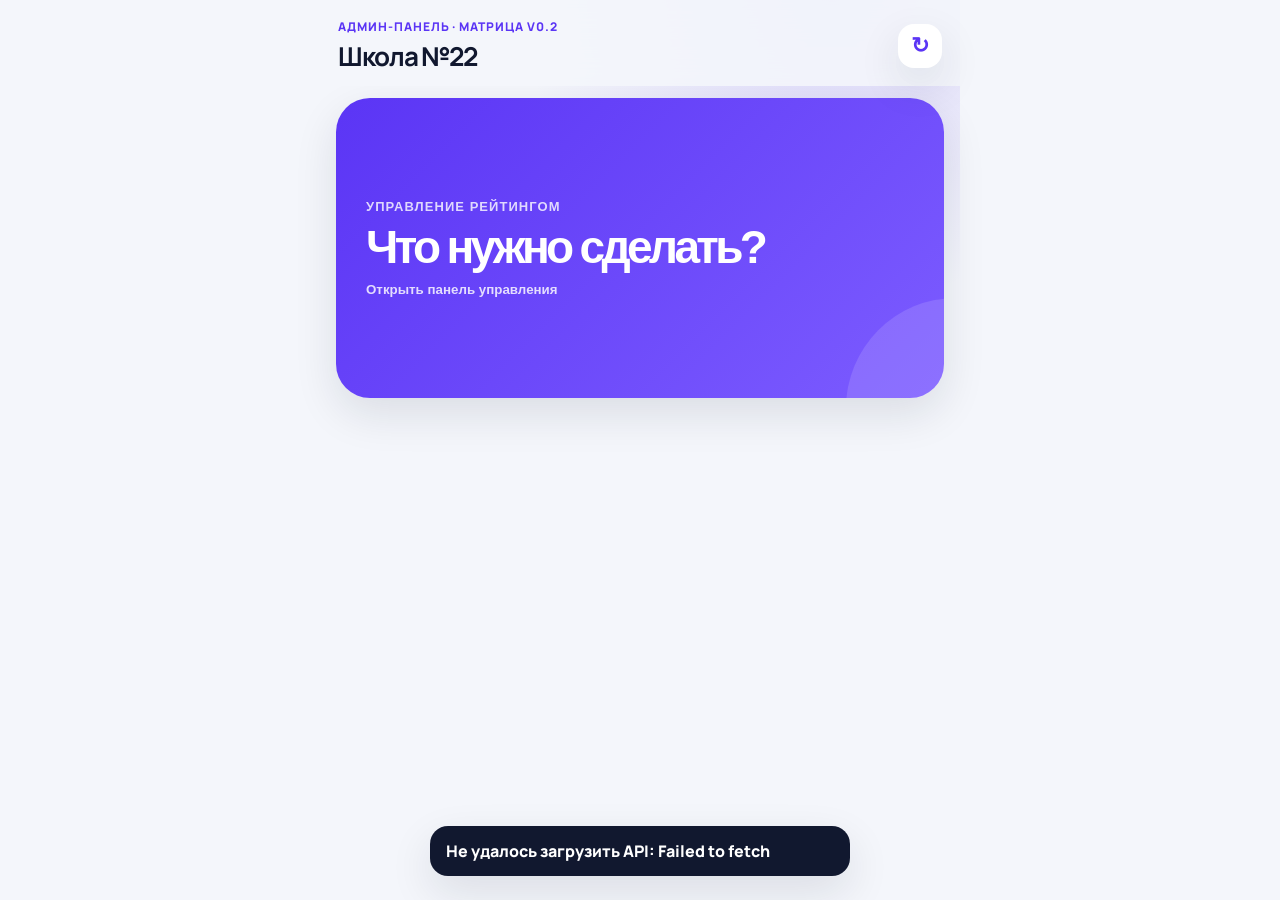
==== commit 3ef62b66: "Restore familiar admin interface and school uniform" ====
--- a/index.html
+++ b/index.html
@@ -1,49 +1,54 @@
-<!doctype html>
+<!DOCTYPE html>
 <html lang="ru">
 <head>
-  <meta charset="utf-8">
-  <meta name="viewport" content="width=device-width, initial-scale=1">
-  <title>Классный рост — управление</title>
+  <meta charset="UTF-8" />
+  <meta name="viewport" content="width=device-width, initial-scale=1.0, maximum-scale=1.0" />
+  <title>Школа №22 — админка рейтинга</title>
   <link rel="preconnect" href="https://fonts.googleapis.com">
   <link rel="preconnect" href="https://fonts.gstatic.com" crossorigin>
-  <link href="https://fonts.googleapis.com/css2?family=Manrope:wght@500;600;700;800&display=swap" rel="stylesheet">
-  <link rel="stylesheet" href="style.css">
+  <link href="https://fonts.googleapis.com/css2?family=Manrope:wght@400;500;600;700;800;900&display=swap" rel="stylesheet">
+  <link rel="stylesheet" href="style.css" />
 </head>
 <body>
   <div class="app" id="app">
-    <header class="topbar">
+    <header class="top">
       <div>
-        <span class="eyebrow">Школа №22 · Владимир</span>
-        <h1>Классный рост</h1>
+        <p>Админ-панель · <span id="matrixVersion">матрица v0.2</span></p>
+        <h1>Школа №22</h1>
       </div>
-      <div class="version" id="matrixVersion">матрица v0.2</div>
+      <button id="refreshBtn">↻</button>
     </header>
 
     <main>
-      <section class="screen active" id="screenStart">
-        <div class="hero">
-          <span class="hero-mark">КР</span>
-          <p>Рабочая панель рейтинга классов</p>
-          <h2>Данные превращаются в баллы автоматически</h2>
-          <button class="primary large" id="openAdminBtn">Открыть управление</button>
-        </div>
+      <section class="screen active start-screen" id="screenStart">
+        <button class="hero-button" id="openAdminBtn">
+          <span>Управление рейтингом</span>
+          <h2>Что нужно сделать?</h2>
+          <p>Открыть панель управления</p>
+          <i></i>
+        </button>
       </section>
 
       <section class="screen" id="screenHome">
         <div class="screen-head">
           <button class="back" data-target="screenStart">←</button>
-          <div><p>Учебный год <span id="activeYear">2026/2027</span></p><h2>Управление</h2></div>
-          <button class="icon-btn" id="refreshBtn" aria-label="Обновить">↻</button>
-        </div>
-        <div class="notice">
-          <b>Важно</b>
-          <p>Вводятся исходные показатели, а не готовые баллы. ФИО учеников в рейтинге не нужны.</p>
-        </div>
-        <div class="quick-grid">
-          <button class="quick-card primary-card" id="quickClasses"><b>🏫</b><span>Классы и показатели</span><small>100 критериев</small></button>
-          <button class="quick-card" id="quickAllRating"><b>🏆</b><span>Общий рейтинг</span><small>шкала 0–100</small></button>
-          <button class="quick-card" id="quickMatrix"><b>▦</b><span>Матрица v0.2</span><small>формулы и пороги</small></button>
-          <button class="quick-card" id="quickAddClass"><b>＋</b><span>Добавить класс</span><small>без персональных данных</small></button>
+          <div><p>Админка · <span id="activeYear">2026/2027</span></p><h2>Управление</h2></div>
+        </div>
+
+        <button class="alert-card hidden" id="uniformAlertBtn">
+          <b>!</b>
+          <div>
+            <h3 id="uniformAlertTitle">Нет проверки школьной формы</h3>
+            <p id="uniformAlertText">Откройте раздел школьной формы</p>
+          </div>
+        </button>
+
+        <div class="quick-grid animated-grid">
+          <button class="quick-card primary-card" id="quickClasses"><b>🏫</b><span>Классы и рейтинг</span></button>
+          <button class="quick-card" id="quickUniform"><b>👕</b><span>Школьная форма</span></button>
+          <button class="quick-card" id="quickMatrix"><b>▦</b><span>Матрица</span></button>
+          <button class="quick-card" id="quickAddClass"><b>＋</b><span>Добавить класс</span></button>
+          <button class="quick-card dark" id="quickAllRating"><b>🏆</b><span>Общий рейтинг</span></button>
         </div>
       </section>
 
@@ -71,39 +76,39 @@
       <section class="screen" id="screenClassDetail">
         <div class="screen-head">
           <button class="back" data-target="screenClasses">←</button>
-          <div><p>Карточка класса</p><h2 id="classDetailTitle">—</h2></div>
-        </div>
-
-        <div class="score-summary">
-          <div><span>Итоговый рейтинг</span><strong id="classTotal">0</strong><small>из 100</small></div>
-          <div><span>Заполнено критериев</span><strong id="classProgress">0%</strong><small id="classProgressText">0 из 100</small></div>
-        </div>
-
-        <details class="edit-panel">
-          <summary>Настройки класса</summary>
-          <div class="form-grid">
-            <label>Название<input id="classNameInput"></label>
-            <label>Параллель<input id="classGradeInput" type="number" min="1" max="11"></label>
-            <label>Группа
-              <select id="classGroupInput">
-                <option value="1">Начальная школа — 1–4</option>
-                <option value="2">Средняя школа — 5–8</option>
-                <option value="3">Старшая школа — 9–11</option>
-              </select>
-            </label>
-            <label>Численность<input id="studentsCountInput" type="number" min="0"></label>
+          <div><p>Класс</p><h2 id="classDetailTitle">—</h2></div>
+        </div>
+
+        <div class="form-card">
+          <label>Название класса<input id="classNameInput" placeholder="Например: 5А" /></label>
+          <label>Параллель<input id="classGradeInput" type="number" min="1" max="11" /></label>
+          <label>Группа
+            <select id="classGroupInput">
+              <option value="1">Начальная школа — 1–4</option>
+              <option value="2">Средняя школа — 5–8</option>
+              <option value="3">Старшая школа — 9–11</option>
+            </select>
+          </label>
+          <label>Количество учеников<input id="studentsCountInput" type="number" min="0" value="0" /></label>
+          <div class="button-row">
+            <button class="primary" id="saveClassBtn">Сохранить класс</button>
+            <button class="danger" id="deleteClassBtn">Удалить</button>
           </div>
-          <div class="button-row">
-            <button class="primary" id="saveClassBtn">Сохранить</button>
-            <button class="danger" id="deleteClassBtn">В архив</button>
-          </div>
-        </details>
+        </div>
+
+        <div class="stats-grid compact-stats">
+          <div class="stat-card"><span>Итоговый рейтинг</span><strong id="classTotal">0</strong><p>из 100</p></div>
+          <div class="stat-card"><span>Заполнено критериев</span><strong id="classProgress">0%</strong><p id="classProgressText">0 из 100</p></div>
+        </div>
 
         <div class="section-title">
-          <div><h3>10 направлений</h3><p>Откройте направление и выберите критерий</p></div>
-          <button class="secondary compact" id="openResponsibilityBtn">Форма + обувь</button>
-        </div>
-        <div id="directionScores" class="direction-list"></div>
+          <h3>Показатели матрицы</h3>
+          <p>Выберите направление и критерий — баллы рассчитаются автоматически</p>
+        </div>
+
+        <div id="directionScores" class="scores-list"></div>
+
+        <button class="secondary full" id="openUniformFromClassBtn">👕 Школьная форма и сменная обувь</button>
       </section>
 
       <section class="screen" id="screenMeasurement">
@@ -111,87 +116,144 @@
           <button class="back" data-target="screenClassDetail">←</button>
           <div><p id="measurementCode">Критерий</p><h2 id="measurementTitle">Показатель</h2></div>
         </div>
-        <div class="criterion-info" id="criterionInfo"></div>
-        <div class="form-card">
-          <label>Дата значения<input id="measurementDate" type="date"></label>
-          <label class="switch-row"><input id="measurementNA" type="checkbox"><span>Критерий объективно неприменим по возрасту — N/A</span></label>
-          <div id="dynamicFields" class="form-grid"></div>
-          <label>Комментарий<textarea id="measurementComment" rows="3" placeholder="Короткое пояснение, без ФИО учеников"></textarea></label>
-          <label>Подтверждение / ссылка<input id="measurementEvidence" placeholder="Номер протокола или ссылка"></label>
+
+        <div class="stat-card" id="criterionInfo"></div>
+        <div class="form-card">
+          <label>Дата значения<input id="measurementDate" type="date" /></label>
+          <label class="check-line"><input id="measurementNA" type="checkbox" /> Критерий неприменим по возрасту — N/A</label>
+          <div id="dynamicFields"></div>
+          <label>Комментарий<textarea id="measurementComment" rows="3" placeholder="Без ФИО учеников"></textarea></label>
+          <label>Подтверждение или ссылка<input id="measurementEvidence" placeholder="Номер протокола или ссылка" /></label>
           <button class="primary full" id="saveMeasurementBtn">Рассчитать и сохранить</button>
         </div>
-        <div class="section-title"><div><h3>История значений</h3><p id="aggregationHint">Для итога используется последнее значение</p></div></div>
+        <div class="section-title"><h3>История значений</h3><p id="aggregationHint">Используется последнее значение</p></div>
         <div id="measurementHistory" class="list"></div>
       </section>
 
-      <section class="screen" id="screenResponsibility">
-        <div class="screen-head">
-          <button class="back" data-target="screenClassDetail">←</button>
-          <div><p>КР-08.01 + КР-08.02</p><h2 id="responsibilityTitle">Форма и сменная обувь</h2></div>
-        </div>
-        <div class="score-summary two">
-          <div><span>Школьная форма</span><strong id="uniformAverage">0</strong><small>из 10</small></div>
-          <div><span>Сменная обувь</span><strong id="shoesAverage">0</strong><small>из 10</small></div>
-        </div>
-        <div class="notice">
-          <b id="checksRemaining">Осталось 4 проверки</b>
-          <p>За один внезапный срез одновременно фиксируются форма и сменная обувь.</p>
-        </div>
-        <div class="form-card">
-          <label>Дата проверки<input id="responsibilityDate" type="date"></label>
-          <div class="form-grid">
-            <label>Фактически присутствуют<input id="presentCount" type="number" min="0"></label>
-            <label>Нарушения формы<input id="uniformViolations" type="number" min="0" value="0"></label>
-            <label>Нарушения сменной обуви<input id="shoesViolations" type="number" min="0" value="0"></label>
-          </div>
-          <label>Комментарий<input id="responsibilityComment" placeholder="Необязательно"></label>
-          <button class="primary full" id="saveResponsibilityBtn">Добавить общий срез</button>
-        </div>
-        <div class="section-title"><div><h3>История срезов</h3><p>Не более четырёх за учебный год</p></div></div>
-        <div id="responsibilityHistory" class="list"></div>
-      </section>
-
-      <section class="screen" id="screenMatrix">
+      <section class="screen" id="screenClassForm">
+        <div class="screen-head">
+          <button class="back" data-target="screenHome">←</button>
+          <div><p>Класс</p><h2>Добавить класс</h2></div>
+        </div>
+        <div class="form-card">
+          <label>Название класса<input id="newClassName" placeholder="Например: 5В" /></label>
+          <label>Параллель<input id="newClassGrade" type="number" min="1" max="11" value="5" /></label>
+          <label>Группа
+            <select id="newClassGroup">
+              <option value="1">Начальная школа — 1–4</option>
+              <option value="2" selected>Средняя школа — 5–8</option>
+              <option value="3">Старшая школа — 9–11</option>
+            </select>
+          </label>
+          <label>Количество учеников<input id="newClassStudents" type="number" min="0" value="0" /></label>
+          <button class="primary full" id="createClassBtn">Добавить класс</button>
+        </div>
+      </section>
+
+      <section class="screen" id="screenUniformClassSelect">
+        <div class="screen-head">
+          <button class="back" data-target="screenHome">←</button>
+          <div><p>Школьная форма</p><h2>Срезы учебного года</h2></div>
+        </div>
+
+        <div class="legend">
+          <span><i class="green-dot"></i> есть хотя бы один срез</span>
+          <span><i class="red-dot"></i> срезов пока нет</span>
+        </div>
+
+        <div id="uniformPalette" class="uniform-palette"></div>
+      </section>
+
+      <section class="screen" id="screenUniform">
+        <div class="screen-head">
+          <button class="back" data-target="screenUniformClassSelect">←</button>
+          <div><p>Школьная форма</p><h2 id="uniformTitle">—</h2></div>
+        </div>
+
+        <div class="stat-card" id="uniformStatusCard">
+          <span>Статус учебного года</span>
+          <strong id="uniformStatusText">—</strong>
+          <p id="uniformStatusSubtext">—</p>
+        </div>
+
+        <div class="stat-card">
+          <span>Средний балл школьной формы</span>
+          <strong id="uniformAverage">0</strong>
+          <p><span id="uniformChecksCount">0</span> из 4 срезов</p>
+        </div>
+
+        <div class="stat-card">
+          <span>Средний балл сменной обуви</span>
+          <strong id="shoesAverage">0</strong>
+          <p>фиксируется в той же проверке</p>
+        </div>
+
+        <div class="form-card uniform-form-card">
+          <label>Дата проверки<input id="uniformDateInput" type="date" /></label>
+          <label>Фактически присутствуют<input id="presentCountInput" type="number" min="0" value="0" /></label>
+          <label class="important-input huge-input">
+            Сколько учеников без формы
+            <input id="withoutUniformInput" type="number" min="0" value="0" />
+          </label>
+          <label class="important-input">Сколько учеников без сменной обуви<input id="withoutShoesInput" type="number" min="0" value="0" /></label>
+          <label>Комментарий<input id="uniformCommentInput" placeholder="Необязательно" /></label>
+          <button class="primary full" id="saveUniformBtn">Добавить проверку</button>
+        </div>
+
+        <div class="section-title"><h3>История проверок</h3><p>Можно удалять ошибочные записи</p></div>
+        <div id="uniformHistory" class="list"></div>
+      </section>
+
+      <section class="screen" id="screenCategories">
         <div class="screen-head">
           <button class="back" data-target="screenHome">←</button>
           <div><p>Классный рост v0.2</p><h2>Матрица рейтинга</h2></div>
         </div>
-        <div class="notice"><b>Пороги защищены</b><p>Они меняются только выпуском новой версии матрицы, а не задним числом.</p></div>
-        <div id="matrixList" class="direction-list"></div>
-      </section>
-
-      <section class="screen" id="screenClassForm">
-        <div class="screen-head">
-          <button class="back" data-target="screenHome">←</button>
-          <div><p>Новый класс</p><h2>Добавить</h2></div>
-        </div>
-        <div class="form-card">
-          <div class="form-grid">
-            <label>Название<input id="newClassName" placeholder="Например: 5В"></label>
-            <label>Параллель<input id="newClassGrade" type="number" min="1" max="11" value="5"></label>
-            <label>Группа
-              <select id="newClassGroup">
-                <option value="1">Начальная школа — 1–4</option>
-                <option value="2" selected>Средняя школа — 5–8</option>
-                <option value="3">Старшая школа — 9–11</option>
-              </select>
-            </label>
-            <label>Численность<input id="newClassStudents" type="number" min="0" value="0"></label>
-          </div>
-          <button class="primary full" id="createClassBtn">Добавить класс</button>
+        <div class="alert-card"><b>i</b><div><h3>10 направлений и 100 критериев</h3><p>Пороги меняются только выпуском новой версии матрицы.</p></div></div>
+        <div id="matrixList" class="category-list"></div>
+      </section>
+
+      <section class="screen" id="screenCategoryForm">
+        <div class="screen-head">
+          <button class="back" data-target="screenCategories">←</button>
+          <div><p>Категория</p><h2 id="categoryFormTitle">Добавить</h2></div>
+        </div>
+        <div class="form-card">
+          <label>Название категории<input id="categoryNameInput" /></label>
+          <label>Максимум баллов<input id="categoryMaxInput" type="number" value="100" /></label>
+          <label>Порядок<input id="categorySortInput" type="number" value="0" /></label>
+          <button class="primary full" id="saveCategoryBtn">Сохранить категорию</button>
+          <button class="danger full hidden" id="deleteCategoryBtn">Удалить категорию</button>
+        </div>
+      </section>
+
+      <section class="screen" id="screenSubcategoryForm">
+        <div class="screen-head">
+          <button class="back" data-target="screenCategories">←</button>
+          <div><p>Подкатегория</p><h2 id="subcategoryFormTitle">Добавить</h2></div>
+        </div>
+        <div class="form-card">
+          <label>Категория<select id="subcategoryCategoryInput"></select></label>
+          <label>Название подкатегории<input id="subcategoryNameInput" /></label>
+          <label>Максимум баллов<input id="subcategoryMaxInput" type="number" value="10" /></label>
+          <label>Порядок<input id="subcategorySortInput" type="number" value="0" /></label>
+          <button class="primary full" id="saveSubcategoryBtn">Сохранить подкатегорию</button>
+          <button class="danger full hidden" id="deleteSubcategoryBtn">Удалить подкатегорию</button>
         </div>
       </section>
 
       <section class="screen" id="screenAllRating">
         <div class="screen-head">
           <button class="back" data-target="screenHome">←</button>
-          <div><p>Шкала 0–100</p><h2>Все классы</h2></div>
+          <div><p>Рейтинг</p><h2>Все классы</h2></div>
         </div>
         <div id="allRatingList" class="list"></div>
       </section>
     </main>
+
     <div class="toast" id="toast"></div>
   </div>
+
   <script src="script.js"></script>
 </body>
 </html>
--- a/style.css
+++ b/style.css
@@ -1,18 +1,107 @@
-:root{font-family:Manrope,Arial,sans-serif;color:#14213d;background:#eef3fb;font-synthesis:none}
-*{box-sizing:border-box}body{margin:0;background:radial-gradient(circle at top left,#d9e8ff 0,transparent 35%),#eef3fb}
-button,input,select,textarea{font:inherit}.app{width:min(980px,100%);min-height:100vh;margin:auto;background:#f7f9fd;box-shadow:0 0 60px rgba(27,55,99,.14)}
-.topbar{display:flex;justify-content:space-between;align-items:center;padding:22px 28px;background:#fff;border-bottom:1px solid #e4eaf3;position:sticky;top:0;z-index:5}.topbar h1{margin:3px 0 0;font-size:22px}.eyebrow{font-size:11px;letter-spacing:.12em;text-transform:uppercase;color:#60708b;font-weight:800}.version{padding:8px 12px;border-radius:999px;background:#e8f0ff;color:#245bb9;font-size:12px;font-weight:800}
-main{padding:26px}.screen{display:none;animation:rise .25s ease}.screen.active{display:block}@keyframes rise{from{opacity:0;transform:translateY(7px)}}
-.hero{min-height:72vh;display:grid;place-content:center;text-align:center;padding:30px}.hero-mark{width:92px;height:92px;margin:0 auto 20px;display:grid;place-items:center;border-radius:28px;background:linear-gradient(145deg,#2767d7,#153c8a);color:#fff;font-size:30px;font-weight:800;box-shadow:0 22px 45px rgba(31,91,192,.3)}.hero p{color:#64718a;margin:0}.hero h2{max-width:590px;font-size:40px;line-height:1.1;margin:12px auto 28px}
-.screen-head{display:grid;grid-template-columns:auto 1fr auto;gap:14px;align-items:center;margin-bottom:24px}.screen-head p{margin:0 0 2px;color:#6b7890;font-size:12px;font-weight:800;text-transform:uppercase;letter-spacing:.06em}.screen-head h2{margin:0;font-size:27px}.back,.icon-btn{width:44px;height:44px;border:0;border-radius:14px;background:#fff;color:#234c8e;font-size:22px;box-shadow:0 7px 20px rgba(35,76,142,.09);cursor:pointer}
-.primary,.secondary,.danger{border:0;border-radius:14px;padding:13px 18px;font-weight:800;cursor:pointer}.primary{background:#2464cf;color:#fff;box-shadow:0 10px 24px rgba(36,100,207,.22)}.primary.large{padding:16px 28px;font-size:17px}.secondary{background:#e8f0ff;color:#245bb9}.danger{background:#ffe8e8;color:#ba3232}.full{width:100%}.compact{padding:9px 12px;font-size:12px}.button-row{display:flex;gap:10px;margin-top:14px}
-.notice{padding:17px 19px;background:#fff7d9;border:1px solid #f3dc8a;border-radius:18px;margin-bottom:18px}.notice b{color:#765b00}.notice p{margin:5px 0 0;color:#665e43;line-height:1.5}
-.quick-grid,.group-grid{display:grid;grid-template-columns:repeat(2,1fr);gap:15px}.quick-card,.group-card{min-height:150px;text-align:left;border:1px solid #e1e8f2;border-radius:22px;padding:22px;background:#fff;color:#14213d;cursor:pointer;box-shadow:0 12px 30px rgba(29,53,90,.08)}.quick-card b{font-size:28px;display:block;margin-bottom:20px}.quick-card span,.group-card span{display:block;font-size:17px;font-weight:800}.quick-card small{display:block;color:#76839a;margin-top:6px}.primary-card{background:linear-gradient(145deg,#2c6fdc,#174a9d);color:#fff}.primary-card small{color:#dfe9ff}.group-card b{font-size:38px;color:#2767d7}.group-card.dark{background:#172748;color:#fff}.group-card.dark b{color:#fff}
-.list{display:grid;gap:10px}.item{display:flex;align-items:center;justify-content:space-between;gap:18px;width:100%;padding:16px 18px;background:#fff;border:1px solid #e3e9f2;border-radius:17px;color:inherit;text-align:left}.item button,.item.clickable{cursor:pointer}.item h3,.item h4{margin:0}.item p{margin:5px 0 0;color:#6e7b91;font-size:13px}.item strong{font-size:24px;color:#2059b4}.item-actions{display:flex;align-items:center;gap:9px}.mini-danger{border:0;background:#ffe8e8;color:#a83232;border-radius:10px;padding:8px;cursor:pointer}
-.score-summary{display:grid;grid-template-columns:repeat(2,1fr);gap:13px;margin-bottom:18px}.score-summary>div{padding:20px;background:#fff;border:1px solid #e2e9f3;border-radius:20px}.score-summary span,.score-summary small{display:block;color:#6f7c91}.score-summary strong{display:inline-block;font-size:36px;margin:5px 8px 3px 0;color:#1e58b3}
-.edit-panel,.form-card{background:#fff;border:1px solid #e2e9f3;border-radius:20px;padding:18px;margin-bottom:20px}.edit-panel summary{font-weight:800;cursor:pointer}.edit-panel[open] summary{margin-bottom:16px}.form-grid{display:grid;grid-template-columns:repeat(2,1fr);gap:12px}label{display:grid;gap:7px;color:#4f5f78;font-size:13px;font-weight:800}input,select,textarea{width:100%;border:1px solid #dbe3ef;border-radius:12px;padding:12px 13px;background:#fbfcff;color:#14213d;outline:none}input:focus,select:focus,textarea:focus{border-color:#4e83da;box-shadow:0 0 0 3px #e5efff}
-.section-title{display:flex;align-items:center;justify-content:space-between;gap:15px;margin:25px 0 12px}.section-title h3{margin:0}.section-title p{margin:4px 0 0;color:#768399;font-size:13px}
-.direction-list{display:grid;gap:12px}.direction-card{background:#fff;border:1px solid #e1e8f1;border-radius:20px;overflow:hidden}.direction-card summary{display:grid;grid-template-columns:auto 1fr auto;align-items:center;gap:13px;padding:17px;cursor:pointer;list-style:none}.direction-card summary::-webkit-details-marker{display:none}.direction-number{width:38px;height:38px;display:grid;place-items:center;border-radius:12px;background:#e8f0ff;color:#245bb9;font-weight:800}.direction-card h3{margin:0;font-size:16px}.direction-card summary p{margin:4px 0 0;color:#758197;font-size:12px}.direction-score{font-size:22px;font-weight:800;color:#2059b4}.criteria{padding:0 14px 14px;display:grid;gap:8px}.criterion-row{display:grid;grid-template-columns:1fr auto;gap:14px;align-items:center;padding:13px;border-radius:14px;background:#f5f8fc;border:1px solid #e7ecf3;cursor:pointer}.criterion-row b{display:block;font-size:13px}.criterion-row small{display:block;margin-top:5px;color:#758197}.criterion-points{min-width:58px;text-align:center;padding:8px;border-radius:10px;background:#fff;color:#2059b4;font-weight:800}
-.criterion-info{padding:18px;background:#e9f1ff;border-radius:18px;margin-bottom:14px}.criterion-info h3{margin:0 0 8px}.criterion-info p{margin:6px 0;color:#53647f;line-height:1.45}.chips{display:flex;flex-wrap:wrap;gap:7px;margin-top:12px}.chip{padding:6px 9px;border-radius:999px;background:#fff;color:#2b5ca8;font-size:11px;font-weight:800}.switch-row{grid-template-columns:auto 1fr;align-items:center;padding:12px;border-radius:12px;background:#f4f7fb}.switch-row input{width:18px;height:18px}.hidden{display:none!important}
-.toast{position:fixed;left:50%;bottom:25px;transform:translate(-50%,20px);background:#172748;color:#fff;padding:12px 18px;border-radius:13px;opacity:0;pointer-events:none;transition:.2s;z-index:20}.toast.show{opacity:1;transform:translate(-50%,0)}
-@media(max-width:650px){.topbar{padding:16px}.topbar h1{font-size:18px}main{padding:18px 14px}.hero{padding:10px}.hero h2{font-size:31px}.quick-grid,.group-grid,.form-grid,.score-summary{grid-template-columns:1fr}.screen-head h2{font-size:22px}.section-title{align-items:flex-start}.direction-card summary{grid-template-columns:auto 1fr}.direction-score{grid-column:2}.button-row{flex-wrap:wrap}}
+*{box-sizing:border-box}
+:root{
+  --bg:#f4f6fb;
+  --text:#11182f;
+  --muted:#6b7280;
+  --line:#e3e7f0;
+  --purple:#5b35f5;
+  --purple2:#7c5cff;
+  --danger:#ef4444;
+  --green:#22c55e;
+  --shadow:0 16px 44px rgba(17,24,47,.11);
+}
+body{margin:0;font-family:Manrope,system-ui,sans-serif;background:var(--bg);color:var(--text)}
+.app{width:100%;min-height:100vh;max-width:640px;margin:0 auto;background:radial-gradient(circle at 80% 0%,rgba(91,53,245,.16),transparent 30%),var(--bg)}
+.top{position:sticky;top:0;z-index:5;display:flex;justify-content:space-between;align-items:center;padding:18px 18px 12px;background:rgba(244,246,251,.88);backdrop-filter:blur(16px)}
+.top p,.screen-head p{margin:0 0 3px;color:var(--purple);font-size:12px;font-weight:900;text-transform:uppercase;letter-spacing:.08em}
+.top h1{margin:0;font-size:26px;letter-spacing:-.05em}
+.top button,.back{width:44px;height:44px;border:0;border-radius:16px;background:#fff;color:var(--purple);box-shadow:var(--shadow);font-size:22px;font-weight:900}
+main{padding:12px 16px 28px}
+.screen{display:none}
+.screen.active{display:block;animation:screenIn .28s ease both}
+@keyframes screenIn{from{opacity:0;transform:translateY(14px)}to{opacity:1;transform:translateY(0)}}
+.hero-button{position:relative;width:100%;min-height:300px;border:0;text-align:left;padding:30px;border-radius:34px;color:#fff;background:linear-gradient(135deg,var(--purple),var(--purple2));box-shadow:var(--shadow);overflow:hidden}
+.hero-button i{position:absolute;inset:auto -20% -40% auto;width:220px;height:220px;border-radius:50%;background:rgba(255,255,255,.13)}
+.hero-button span{color:rgba(255,255,255,.8);font-size:13px;font-weight:900;text-transform:uppercase;letter-spacing:.08em}
+.hero-button h2{margin:12px 0;font-size:46px;line-height:.95;letter-spacing:-.08em}
+.hero-button p{margin:0;color:rgba(255,255,255,.82);font-weight:800}
+.app.opening .hero-button{animation:openHero .75s cubic-bezier(.2,.8,.2,1) both}
+@keyframes openHero{0%{transform:scale(1);border-radius:34px}45%{transform:scale(1.04);border-radius:40px}100%{transform:scale(18);opacity:0;border-radius:50%}}
+.screen-head{display:flex;align-items:center;gap:14px;margin-bottom:16px}
+.screen-head h2{margin:0;font-size:27px;letter-spacing:-.05em}
+.quick-grid,.group-grid{display:grid;grid-template-columns:1fr 1fr;gap:12px}
+.quick-card,.group-card{min-height:118px;padding:18px;border:1px solid var(--line);border-radius:24px;background:#fff;color:var(--text);box-shadow:var(--shadow);text-align:left}
+.quick-card.primary-card{background:linear-gradient(135deg,var(--purple),var(--purple2));color:#fff}
+.quick-card.dark,.group-card.dark{background:#11182f;color:#fff}
+.quick-card b,.group-card b{display:block;font-size:34px;letter-spacing:-.07em}
+.quick-card span,.group-card span{display:block;margin-top:8px;color:var(--muted);font-weight:800}
+.quick-card.primary-card span,.quick-card.dark span,.group-card.dark span{color:rgba(255,255,255,.72)}
+.alert-card{width:100%;display:grid;grid-template-columns:54px 1fr;gap:12px;align-items:center;margin-bottom:14px;padding:16px;border:0;border-radius:24px;background:#fff1f2;color:#991b1b;text-align:left;box-shadow:0 18px 44px rgba(239,68,68,.18);animation:pulseAlert 1.25s infinite}
+.alert-card b{width:44px;height:44px;border-radius:50%;display:grid;place-items:center;background:#ef4444;color:white;font-size:28px}
+.alert-card h3{margin:0 0 4px}.alert-card p{margin:0;font-weight:800;color:#be123c}
+@keyframes pulseAlert{0%,100%{transform:scale(1)}50%{transform:scale(1.015)}}
+.list,.scores-list,.category-list{display:grid;gap:10px}
+.item{display:grid;grid-template-columns:1fr auto;gap:12px;align-items:center;padding:16px;border-radius:20px;background:#fff;border:1px solid var(--line);box-shadow:0 10px 26px rgba(17,24,47,.06)}
+.item h3{margin:0 0 4px;font-size:18px}.item p{margin:0;color:var(--muted);font-size:13px;font-weight:700}.item strong{color:var(--purple);font-size:24px}
+.item-actions{display:grid;gap:8px;justify-items:end}
+.form-card,.score-card,.category-card,.stat-card{padding:18px;border-radius:22px;background:#fff;border:1px solid var(--line);box-shadow:var(--shadow);margin-bottom:14px}
+.stat-card span{color:var(--muted);font-weight:900;font-size:13px}
+.stat-card strong{display:block;margin:8px 0;font-size:42px;color:var(--purple);letter-spacing:-.07em}
+.stat-card p{margin:0;color:var(--muted);font-weight:800}
+label{display:grid;gap:8px;color:var(--muted);font-weight:900;font-size:13px;margin-bottom:14px}
+input,select,textarea{width:100%;border:1px solid var(--line);border-radius:16px;padding:15px;font:inherit;font-weight:800;outline:none;background:#fff}
+input:focus,select:focus,textarea:focus{border-color:var(--purple)}
+.important-input{padding:14px;border:2px solid #ffb4b4;border-radius:20px;background:#fff7f7;color:#991b1b}
+.important-input input{border-color:#ef4444;font-size:24px;color:#991b1b;background:#fff}
+.huge-input input{font-size:42px;text-align:center;padding:18px}
+.primary,.secondary,.danger{border:0;border-radius:18px;padding:16px;font:inherit;font-weight:900;margin-top:10px}
+.primary{background:linear-gradient(135deg,var(--purple),var(--purple2));color:#fff;box-shadow:var(--shadow)}
+.secondary{background:#fff;color:var(--purple);border:1px solid var(--line)}
+.danger{background:#fff;color:var(--danger);border:1px solid #fecaca}
+.full{width:100%}
+.button-row{display:grid;grid-template-columns:1fr .6fr;gap:10px}
+.section-title{margin:18px 0 12px}
+.section-title h3{margin:0 0 4px;font-size:22px;letter-spacing:-.04em}
+.section-title p{margin:0;color:var(--muted);font-weight:700;font-size:13px}
+.score-card h3,.category-card h3{margin:0 0 12px;font-size:19px}
+.score-card h3{display:flex;justify-content:space-between;gap:10px}
+.score-card em{font-style:normal;color:var(--purple)}
+.score-card p{margin:0 0 12px;color:var(--muted);font-weight:700;font-size:13px}
+.big-score{font-size:44px;font-weight:900;color:var(--purple)}
+.uniform-ok{background:#ecfdf5;border-color:#86efac}
+.uniform-ok strong,.uniform-ok .big-score{color:#16a34a}
+.uniform-bad{background:#fff1f2;border-color:#fecaca}
+.uniform-bad strong,.uniform-bad .big-score{color:#dc2626}
+.sub-block{padding:12px;border-radius:18px;background:#fbfcff;border:1px solid var(--line);margin-top:10px}
+.sub-head{display:flex;justify-content:space-between;gap:10px;align-items:center}
+.sub-head b{display:block}.sub-head small{display:block;color:var(--muted);font-weight:800}
+.event-list{display:grid;gap:8px;margin-top:10px}
+.event-row{display:grid;grid-template-columns:1fr auto;gap:10px;align-items:center;border:1px solid var(--line);border-radius:14px;background:#fff;padding:10px;text-align:left;box-shadow:none}
+.event-row span{font-weight:900}.event-row small{display:block;color:var(--muted);font-weight:700}.event-row strong{color:var(--purple)}
+.uniform-palette{display:grid;grid-template-columns:repeat(3,1fr);gap:10px}
+.uniform-tile{min-height:112px;border:2px solid transparent;border-radius:22px;padding:14px;text-align:left;box-shadow:var(--shadow)}
+.uniform-tile strong{display:block;font-size:28px;letter-spacing:-.07em}
+.uniform-tile span{display:block;margin:6px 0 3px;font-weight:900}
+.uniform-tile small{display:block;font-weight:800;line-height:1.3}
+.uniform-tile.checked{background:#ecfdf5;border-color:#22c55e;color:#14532d}
+.uniform-tile.unchecked{background:#fff1f2;border-color:#ef4444;color:#991b1b}
+.legend{display:grid;gap:8px;margin-bottom:14px;color:var(--muted);font-weight:900;font-size:13px}
+.legend span{display:flex;align-items:center;gap:8px}.legend i{width:12px;height:12px;border-radius:50%;display:inline-block}.green-dot{background:#22c55e}.red-dot{background:#ef4444}
+.category-top{display:flex;justify-content:space-between;gap:12px;align-items:flex-start}
+.category-card p{margin:0;color:var(--muted);font-weight:700;font-size:13px}
+.sub-list{display:grid;gap:8px;margin:12px 0}
+.sub-item{display:flex;justify-content:space-between;gap:10px;padding:12px;border-radius:16px;background:#f8f9fd;border:1px solid var(--line)}
+.sub-item b{display:block}.sub-item small{color:var(--muted);font-weight:700}
+.mini,.mini-danger{border:0;border-radius:12px;padding:9px 12px;font:inherit;font-weight:900}
+.mini{background:#eeeaff;color:var(--purple)}.mini-danger{background:#fee2e2;color:var(--danger)}
+.empty{color:var(--muted);font-weight:800}
+.hidden{display:none!important}
+.stats-grid{display:grid;grid-template-columns:1fr 1fr;gap:10px;margin:14px 0}.compact-stats .stat-card{margin:0}.compact-stats .stat-card strong{font-size:34px}
+.direction-card{background:#fff;border:1px solid var(--line);border-radius:22px;overflow:hidden;box-shadow:0 10px 26px rgba(17,24,47,.06)}
+.direction-card summary{display:grid;grid-template-columns:auto 1fr auto;align-items:center;gap:12px;padding:16px;cursor:pointer;list-style:none}.direction-card summary::-webkit-details-marker{display:none}
+.direction-number{width:38px;height:38px;display:grid;place-items:center;border-radius:13px;background:#eeeaff;color:var(--purple);font-weight:900}.direction-card h3{margin:0;font-size:16px}.direction-card summary p{margin:4px 0 0;color:var(--muted);font-size:12px;font-weight:700}.direction-score{color:var(--purple);font-size:22px;font-weight:900}
+.criteria{padding:0 12px 12px;display:grid;gap:8px}.criterion-row{width:100%;display:grid;grid-template-columns:1fr auto;gap:12px;align-items:center;padding:13px;border:1px solid var(--line);border-radius:16px;background:#f8f9fd;text-align:left;color:var(--text)}.criterion-row b{display:block}.criterion-row small{display:block;margin-top:5px;color:var(--muted);font-weight:700}.criterion-points{min-width:62px;text-align:center;padding:8px;border-radius:11px;background:#fff;color:var(--purple);font-weight:900}
+#criterionInfo h3{margin:0 0 8px}#criterionInfo p{margin:6px 0;color:var(--muted);line-height:1.45}.chips{display:flex;flex-wrap:wrap;gap:7px;margin-top:10px}.chip{padding:6px 9px;border-radius:999px;background:#eeeaff;color:var(--purple);font-size:11px;font-weight:900}.check-line{grid-template-columns:auto 1fr;align-items:center}.check-line input{width:20px;height:20px;margin:0}
+.toast{position:fixed;left:50%;bottom:24px;transform:translateX(-50%) translateY(80px);max-width:420px;width:calc(100% - 32px);background:#11182f;color:#fff;padding:14px 16px;border-radius:18px;box-shadow:var(--shadow);opacity:0;transition:.22s;font-weight:800;z-index:20}
+.toast.show{opacity:1;transform:translateX(-50%) translateY(0)}
+@media(max-width:460px){.uniform-palette{grid-template-columns:repeat(2,1fr)}.stats-grid{grid-template-columns:1fr}.direction-card summary{grid-template-columns:auto 1fr}.direction-score{grid-column:2}}
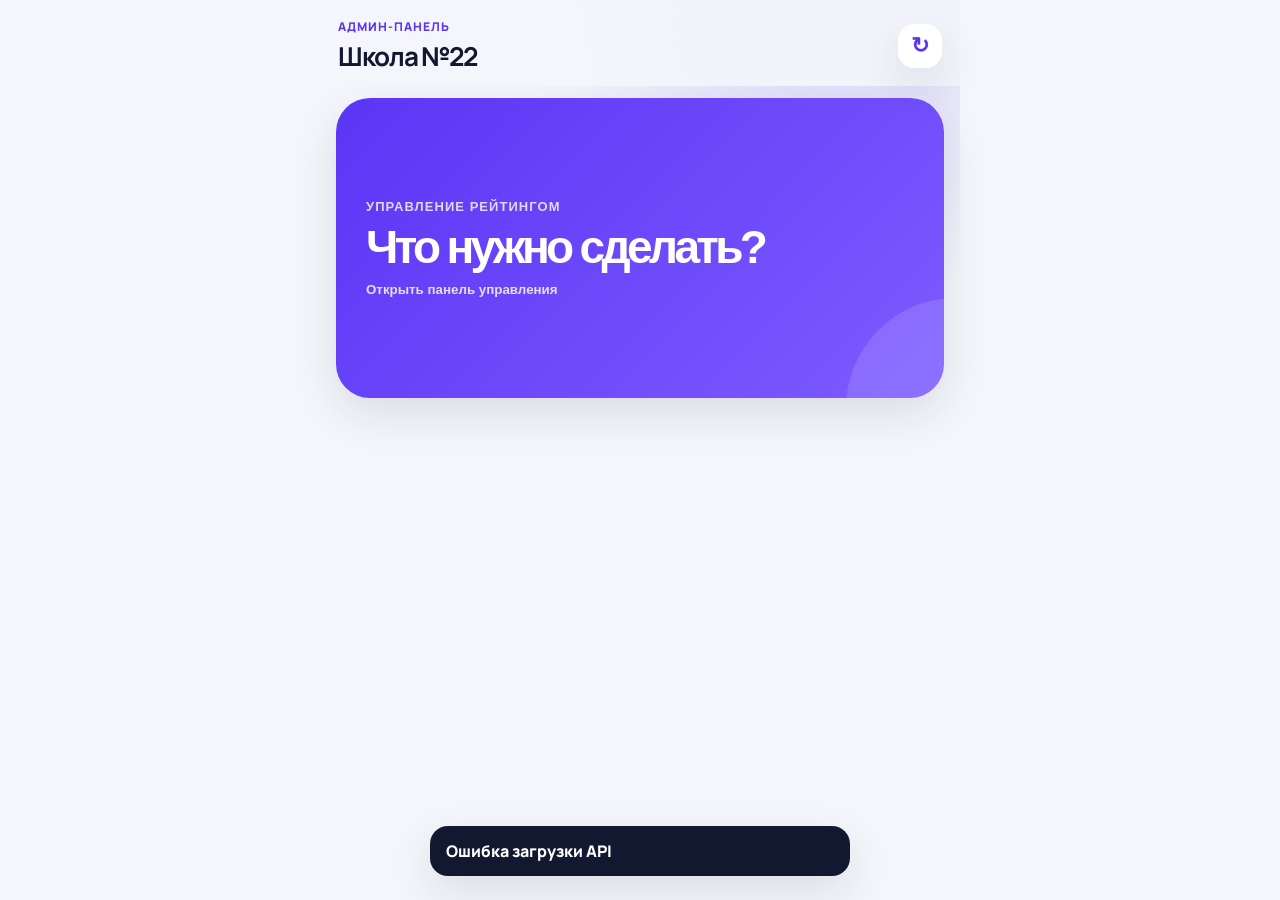
==== commit e54f22d5: "Restore working categories and scoring interface" ====
--- a/index.html
+++ b/index.html
@@ -13,7 +13,7 @@
   <div class="app" id="app">
     <header class="top">
       <div>
-        <p>Админ-панель · <span id="matrixVersion">матрица v0.2</span></p>
+        <p>Админ-панель</p>
         <h1>Школа №22</h1>
       </div>
       <button id="refreshBtn">↻</button>
@@ -32,13 +32,13 @@
       <section class="screen" id="screenHome">
         <div class="screen-head">
           <button class="back" data-target="screenStart">←</button>
-          <div><p>Админка · <span id="activeYear">2026/2027</span></p><h2>Управление</h2></div>
+          <div><p>Админка</p><h2>Управление</h2></div>
         </div>
 
         <button class="alert-card hidden" id="uniformAlertBtn">
           <b>!</b>
           <div>
-            <h3 id="uniformAlertTitle">Нет проверки школьной формы</h3>
+            <h3 id="uniformAlertTitle">Не проверена школьная форма</h3>
             <p id="uniformAlertText">Откройте раздел школьной формы</p>
           </div>
         </button>
@@ -46,7 +46,7 @@
         <div class="quick-grid animated-grid">
           <button class="quick-card primary-card" id="quickClasses"><b>🏫</b><span>Классы и рейтинг</span></button>
           <button class="quick-card" id="quickUniform"><b>👕</b><span>Школьная форма</span></button>
-          <button class="quick-card" id="quickMatrix"><b>▦</b><span>Матрица</span></button>
+          <button class="quick-card" id="quickCategories"><b>▦</b><span>Категории</span></button>
           <button class="quick-card" id="quickAddClass"><b>＋</b><span>Добавить класс</span></button>
           <button class="quick-card dark" id="quickAllRating"><b>🏆</b><span>Общий рейтинг</span></button>
         </div>
@@ -96,38 +96,32 @@
           </div>
         </div>
 
-        <div class="stats-grid compact-stats">
-          <div class="stat-card"><span>Итоговый рейтинг</span><strong id="classTotal">0</strong><p>из 100</p></div>
-          <div class="stat-card"><span>Заполнено критериев</span><strong id="classProgress">0%</strong><p id="classProgressText">0 из 100</p></div>
-        </div>
-
         <div class="section-title">
-          <h3>Показатели матрицы</h3>
-          <p>Выберите направление и критерий — баллы рассчитаются автоматически</p>
-        </div>
-
-        <div id="directionScores" class="scores-list"></div>
-
-        <button class="secondary full" id="openUniformFromClassBtn">👕 Школьная форма и сменная обувь</button>
-      </section>
-
-      <section class="screen" id="screenMeasurement">
+          <h3>События рейтинга</h3>
+          <p>Баллы добавляются через события, а лимит подкатегории не превышается</p>
+        </div>
+
+        <button class="primary full" id="openEventFormBtn">+ Добавить событие</button>
+        <div id="classScoresList" class="scores-list"></div>
+
+        <button class="secondary full" id="openUniformFromClassBtn">Школьная форма</button>
+      </section>
+
+      <section class="screen" id="screenEventForm">
         <div class="screen-head">
           <button class="back" data-target="screenClassDetail">←</button>
-          <div><p id="measurementCode">Критерий</p><h2 id="measurementTitle">Показатель</h2></div>
-        </div>
-
-        <div class="stat-card" id="criterionInfo"></div>
-        <div class="form-card">
-          <label>Дата значения<input id="measurementDate" type="date" /></label>
-          <label class="check-line"><input id="measurementNA" type="checkbox" /> Критерий неприменим по возрасту — N/A</label>
-          <div id="dynamicFields"></div>
-          <label>Комментарий<textarea id="measurementComment" rows="3" placeholder="Без ФИО учеников"></textarea></label>
-          <label>Подтверждение или ссылка<input id="measurementEvidence" placeholder="Номер протокола или ссылка" /></label>
-          <button class="primary full" id="saveMeasurementBtn">Рассчитать и сохранить</button>
-        </div>
-        <div class="section-title"><h3>История значений</h3><p id="aggregationHint">Используется последнее значение</p></div>
-        <div id="measurementHistory" class="list"></div>
+          <div><p>Событие</p><h2 id="eventFormTitle">Добавить</h2></div>
+        </div>
+
+        <div class="form-card">
+          <label>Дата события<input id="eventDateInput" type="date" /></label>
+          <label>Категория и подкатегория<select id="eventSubcategoryInput"></select></label>
+          <label>Название события<input id="eventTitleInput" placeholder="Например: городские соревнования" /></label>
+          <label class="important-input">Баллы за событие<input id="eventPointsInput" type="number" min="0" value="0" /></label>
+          <label>Комментарий<input id="eventCommentInput" placeholder="Необязательно" /></label>
+          <button class="primary full" id="saveEventBtn">Сохранить событие</button>
+          <button class="danger full hidden" id="deleteEventBtn">Удалить событие</button>
+        </div>
       </section>
 
       <section class="screen" id="screenClassForm">
@@ -153,12 +147,12 @@
       <section class="screen" id="screenUniformClassSelect">
         <div class="screen-head">
           <button class="back" data-target="screenHome">←</button>
-          <div><p>Школьная форма</p><h2>Срезы учебного года</h2></div>
+          <div><p>Школьная форма</p><h2>Проверка месяца</h2></div>
         </div>
 
         <div class="legend">
-          <span><i class="green-dot"></i> есть хотя бы один срез</span>
-          <span><i class="red-dot"></i> срезов пока нет</span>
+          <span><i class="green-dot"></i> проверено в текущем месяце</span>
+          <span><i class="red-dot"></i> не проверено</span>
         </div>
 
         <div id="uniformPalette" class="uniform-palette"></div>
@@ -171,31 +165,23 @@
         </div>
 
         <div class="stat-card" id="uniformStatusCard">
-          <span>Статус учебного года</span>
+          <span>Статус текущего месяца</span>
           <strong id="uniformStatusText">—</strong>
           <p id="uniformStatusSubtext">—</p>
         </div>
 
         <div class="stat-card">
-          <span>Средний балл школьной формы</span>
+          <span>Средний балл по всем проверкам</span>
           <strong id="uniformAverage">0</strong>
-          <p><span id="uniformChecksCount">0</span> из 4 срезов</p>
-        </div>
-
-        <div class="stat-card">
-          <span>Средний балл сменной обуви</span>
-          <strong id="shoesAverage">0</strong>
-          <p>фиксируется в той же проверке</p>
+          <p><span id="uniformChecksCount">0</span> проверок</p>
         </div>
 
         <div class="form-card uniform-form-card">
           <label>Дата проверки<input id="uniformDateInput" type="date" /></label>
-          <label>Фактически присутствуют<input id="presentCountInput" type="number" min="0" value="0" /></label>
           <label class="important-input huge-input">
             Сколько учеников без формы
             <input id="withoutUniformInput" type="number" min="0" value="0" />
           </label>
-          <label class="important-input">Сколько учеников без сменной обуви<input id="withoutShoesInput" type="number" min="0" value="0" /></label>
           <label>Комментарий<input id="uniformCommentInput" placeholder="Необязательно" /></label>
           <button class="primary full" id="saveUniformBtn">Добавить проверку</button>
         </div>
@@ -207,10 +193,10 @@
       <section class="screen" id="screenCategories">
         <div class="screen-head">
           <button class="back" data-target="screenHome">←</button>
-          <div><p>Классный рост v0.2</p><h2>Матрица рейтинга</h2></div>
-        </div>
-        <div class="alert-card"><b>i</b><div><h3>10 направлений и 100 критериев</h3><p>Пороги меняются только выпуском новой версии матрицы.</p></div></div>
-        <div id="matrixList" class="category-list"></div>
+          <div><p>Настройки</p><h2>Категории</h2></div>
+        </div>
+        <button class="primary full" id="addCategoryBtn">+ Добавить категорию</button>
+        <div id="categoriesList" class="category-list"></div>
       </section>
 
       <section class="screen" id="screenCategoryForm">
@@ -256,4 +242,4 @@
 
   <script src="script.js"></script>
 </body>
-</html>
+</html>
--- a/style.css
+++ b/style.css
@@ -49,8 +49,8 @@
 .stat-card strong{display:block;margin:8px 0;font-size:42px;color:var(--purple);letter-spacing:-.07em}
 .stat-card p{margin:0;color:var(--muted);font-weight:800}
 label{display:grid;gap:8px;color:var(--muted);font-weight:900;font-size:13px;margin-bottom:14px}
-input,select,textarea{width:100%;border:1px solid var(--line);border-radius:16px;padding:15px;font:inherit;font-weight:800;outline:none;background:#fff}
-input:focus,select:focus,textarea:focus{border-color:var(--purple)}
+input,select{width:100%;border:1px solid var(--line);border-radius:16px;padding:15px;font:inherit;font-weight:800;outline:none;background:#fff}
+input:focus,select:focus{border-color:var(--purple)}
 .important-input{padding:14px;border:2px solid #ffb4b4;border-radius:20px;background:#fff7f7;color:#991b1b}
 .important-input input{border-color:#ef4444;font-size:24px;color:#991b1b;background:#fff}
 .huge-input input{font-size:42px;text-align:center;padding:18px}
@@ -96,12 +96,6 @@
 .mini{background:#eeeaff;color:var(--purple)}.mini-danger{background:#fee2e2;color:var(--danger)}
 .empty{color:var(--muted);font-weight:800}
 .hidden{display:none!important}
-.stats-grid{display:grid;grid-template-columns:1fr 1fr;gap:10px;margin:14px 0}.compact-stats .stat-card{margin:0}.compact-stats .stat-card strong{font-size:34px}
-.direction-card{background:#fff;border:1px solid var(--line);border-radius:22px;overflow:hidden;box-shadow:0 10px 26px rgba(17,24,47,.06)}
-.direction-card summary{display:grid;grid-template-columns:auto 1fr auto;align-items:center;gap:12px;padding:16px;cursor:pointer;list-style:none}.direction-card summary::-webkit-details-marker{display:none}
-.direction-number{width:38px;height:38px;display:grid;place-items:center;border-radius:13px;background:#eeeaff;color:var(--purple);font-weight:900}.direction-card h3{margin:0;font-size:16px}.direction-card summary p{margin:4px 0 0;color:var(--muted);font-size:12px;font-weight:700}.direction-score{color:var(--purple);font-size:22px;font-weight:900}
-.criteria{padding:0 12px 12px;display:grid;gap:8px}.criterion-row{width:100%;display:grid;grid-template-columns:1fr auto;gap:12px;align-items:center;padding:13px;border:1px solid var(--line);border-radius:16px;background:#f8f9fd;text-align:left;color:var(--text)}.criterion-row b{display:block}.criterion-row small{display:block;margin-top:5px;color:var(--muted);font-weight:700}.criterion-points{min-width:62px;text-align:center;padding:8px;border-radius:11px;background:#fff;color:var(--purple);font-weight:900}
-#criterionInfo h3{margin:0 0 8px}#criterionInfo p{margin:6px 0;color:var(--muted);line-height:1.45}.chips{display:flex;flex-wrap:wrap;gap:7px;margin-top:10px}.chip{padding:6px 9px;border-radius:999px;background:#eeeaff;color:var(--purple);font-size:11px;font-weight:900}.check-line{grid-template-columns:auto 1fr;align-items:center}.check-line input{width:20px;height:20px;margin:0}
 .toast{position:fixed;left:50%;bottom:24px;transform:translateX(-50%) translateY(80px);max-width:420px;width:calc(100% - 32px);background:#11182f;color:#fff;padding:14px 16px;border-radius:18px;box-shadow:var(--shadow);opacity:0;transition:.22s;font-weight:800;z-index:20}
 .toast.show{opacity:1;transform:translateX(-50%) translateY(0)}
-@media(max-width:460px){.uniform-palette{grid-template-columns:repeat(2,1fr)}.stats-grid{grid-template-columns:1fr}.direction-card summary{grid-template-columns:auto 1fr}.direction-score{grid-column:2}}
+@media(max-width:460px){.uniform-palette{grid-template-columns:repeat(2,1fr)}}
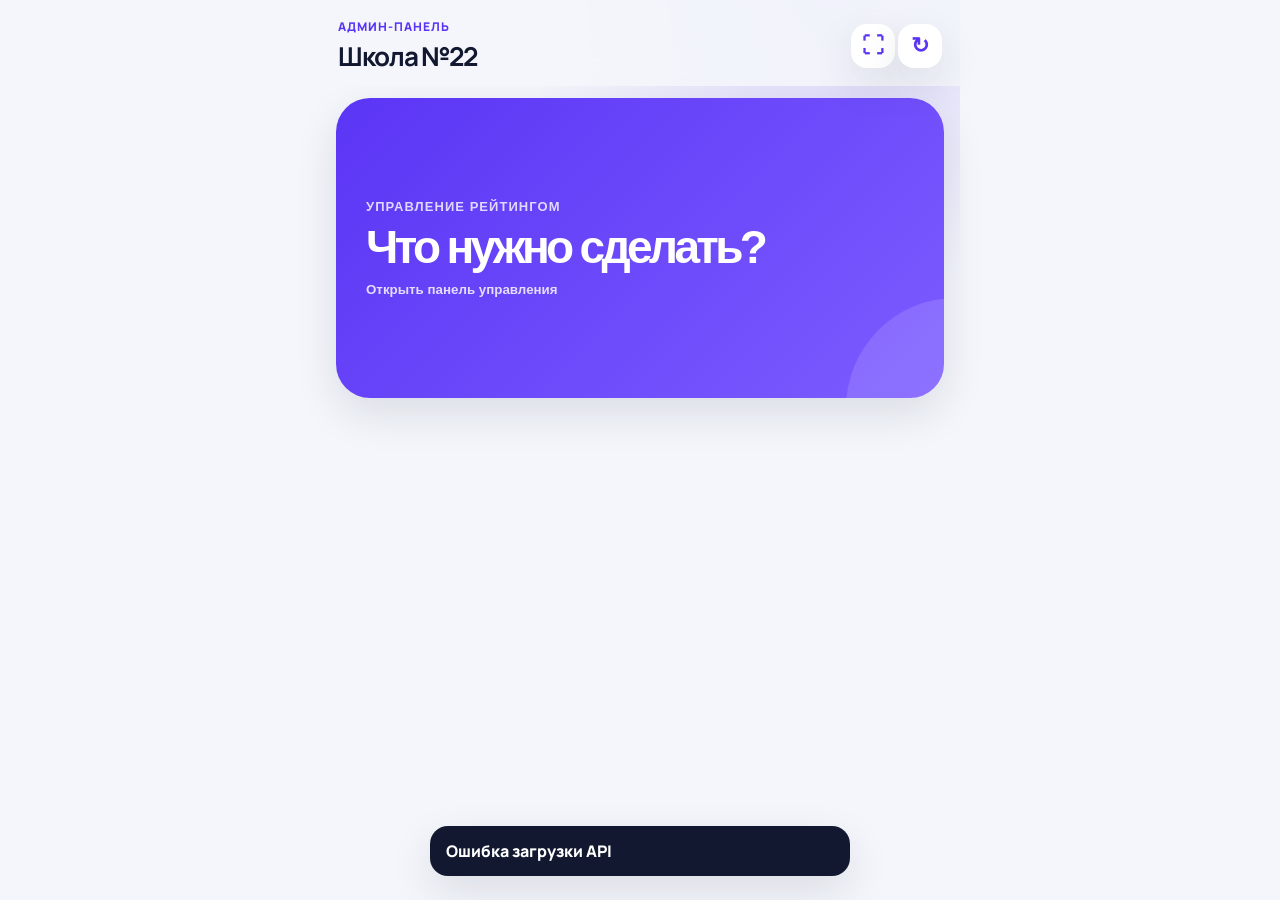
==== commit a96fc797: "Add subtle fullscreen button to admin" ====
--- a/index.html
+++ b/index.html
@@ -7,7 +7,7 @@
   <link rel="preconnect" href="https://fonts.googleapis.com">
   <link rel="preconnect" href="https://fonts.gstatic.com" crossorigin>
   <link href="https://fonts.googleapis.com/css2?family=Manrope:wght@400;500;600;700;800;900&display=swap" rel="stylesheet">
-  <link rel="stylesheet" href="style.css" />
+  <link rel="stylesheet" href="style.css?v=20260809-3" />
 </head>
 <body>
   <div class="app" id="app">
@@ -16,7 +16,10 @@
         <p>Админ-панель</p>
         <h1>Школа №22</h1>
       </div>
-      <button id="refreshBtn">↻</button>
+      <div class="top-actions">
+        <button class="fullscreen-button" id="fullscreenBtn" aria-label="Открыть админку на весь экран" aria-pressed="false">⛶</button>
+        <button id="refreshBtn" aria-label="Обновить данные">↻</button>
+      </div>
     </header>
 
     <main>
@@ -46,7 +49,8 @@
         <div class="quick-grid animated-grid">
           <button class="quick-card primary-card" id="quickClasses"><b>🏫</b><span>Классы и рейтинг</span></button>
           <button class="quick-card" id="quickUniform"><b>👕</b><span>Школьная форма</span></button>
-          <button class="quick-card" id="quickCategories"><b>▦</b><span>Категории</span></button>
+          <button class="quick-card direction-quick" id="quickDirections"><b>◫</b><span>Направления рейтинга</span></button>
+          <button class="quick-card" id="quickCategories"><b>⚙</b><span>Настройка критериев</span></button>
           <button class="quick-card" id="quickAddClass"><b>＋</b><span>Добавить класс</span></button>
           <button class="quick-card dark" id="quickAllRating"><b>🏆</b><span>Общий рейтинг</span></button>
         </div>
@@ -115,8 +119,14 @@
 
         <div class="form-card">
           <label>Дата события<input id="eventDateInput" type="date" /></label>
-          <label>Категория и подкатегория<select id="eventSubcategoryInput"></select></label>
+          <label>Категория и критерий<select id="eventSubcategoryInput"></select></label>
           <label>Название события<input id="eventTitleInput" placeholder="Например: городские соревнования" /></label>
+          <div class="formula-box hidden" id="eventFormulaBox">
+            <b id="eventFormulaTitle">Расчёт по формуле</b>
+            <p id="eventFormulaText"></p>
+            <div id="eventFormulaFields" class="formula-fields"></div>
+            <button class="secondary full" type="button" id="calculateEventPointsBtn">Рассчитать баллы</button>
+          </div>
           <label class="important-input">Баллы за событие<input id="eventPointsInput" type="number" min="0" value="0" /></label>
           <label>Комментарий<input id="eventCommentInput" placeholder="Необязательно" /></label>
           <button class="primary full" id="saveEventBtn">Сохранить событие</button>
@@ -144,6 +154,39 @@
         </div>
       </section>
 
+      <section class="screen" id="screenDirections">
+        <div class="screen-head">
+          <button class="back" data-target="screenHome">←</button>
+          <div><p>Рейтинг</p><h2>Направления</h2></div>
+        </div>
+        <div class="admin-direction-intro">
+          <strong>10</strong>
+          <div><h3>Самостоятельные разделы</h3><p>Откройте направление, чтобы посмотреть классы, критерии и отдельные показатели.</p></div>
+        </div>
+        <div id="adminDirectionCatalog" class="admin-direction-catalog"></div>
+      </section>
+
+      <section class="screen" id="screenDirectionDetail">
+        <div class="screen-head">
+          <button class="back" data-target="screenDirections">←</button>
+          <div><p id="adminDirectionLabel">Направление</p><h2 id="adminDirectionTitle">—</h2></div>
+        </div>
+
+        <div class="admin-direction-stats">
+          <article class="stat-card"><span>Лидер</span><strong id="adminDirectionLeader">—</strong><p id="adminDirectionLeaderPoints">0 баллов</p></article>
+          <article class="stat-card"><span>Средний балл</span><strong id="adminDirectionAverage">0</strong><p>По всем классам</p></article>
+          <article class="stat-card"><span>Заполнено</span><strong id="adminDirectionCoverage">0/0</strong><p>Классов с результатами</p></article>
+          <article class="stat-card"><span>Критериев</span><strong id="adminDirectionCriteriaCount">0</strong><p>В этом направлении</p></article>
+        </div>
+
+        <div class="section-title"><h3>Рейтинг направления</h3><p>Нажмите на класс, чтобы добавить или изменить его результаты</p></div>
+        <div id="adminDirectionRanking" class="direction-ranking-admin"></div>
+
+        <div class="section-title"><h3>Показатели</h3><p>Формулы, средние значения и заполненность по каждому критерию</p></div>
+        <div id="adminDirectionCriteria" class="direction-criteria-admin"></div>
+        <button class="secondary full" id="openCriteriaSettingsBtn">Настроить категории и критерии</button>
+      </section>
+
       <section class="screen" id="screenUniformClassSelect">
         <div class="screen-head">
           <button class="back" data-target="screenHome">←</button>
@@ -193,7 +236,7 @@
       <section class="screen" id="screenCategories">
         <div class="screen-head">
           <button class="back" data-target="screenHome">←</button>
-          <div><p>Настройки</p><h2>Категории</h2></div>
+          <div><p>Настройки</p><h2>Категории и критерии</h2></div>
         </div>
         <button class="primary full" id="addCategoryBtn">+ Добавить категорию</button>
         <div id="categoriesList" class="category-list"></div>
@@ -216,15 +259,32 @@
       <section class="screen" id="screenSubcategoryForm">
         <div class="screen-head">
           <button class="back" data-target="screenCategories">←</button>
-          <div><p>Подкатегория</p><h2 id="subcategoryFormTitle">Добавить</h2></div>
+          <div><p>Критерий</p><h2 id="subcategoryFormTitle">Добавить</h2></div>
         </div>
         <div class="form-card">
           <label>Категория<select id="subcategoryCategoryInput"></select></label>
-          <label>Название подкатегории<input id="subcategoryNameInput" /></label>
+          <label>Название критерия<input id="subcategoryNameInput" /></label>
+          <label>Код критерия<input id="subcategoryCodeInput" placeholder="Например: КР-11.01" /></label>
+          <label>Формула
+            <select id="subcategoryFormulaInput">
+              <option value="">Ручные баллы</option>
+              <option value="ОХВ(T)">ОХВ(T) — охват до цели</option>
+              <option value="КОЛ(q)">КОЛ(q) — количество до цели</option>
+              <option value="СРЕЗ">СРЕЗ — присутствующие и нарушения</option>
+              <option value="ФАКТ">ФАКТ — 0 / 5 / 10</option>
+              <option value="ИНД">ИНД — индивидуальные достижения</option>
+              <option value="КГ/УЧ(T)">КГ/УЧ(T) — объём на ученика</option>
+            </select>
+          </label>
+          <label>Целевое значение<input id="subcategoryTargetInput" type="number" step="any" /></label>
+          <label>Единица измерения<input id="subcategoryUnitInput" placeholder="%, события, кг/уч." /></label>
+          <label>Что измеряем<textarea id="subcategoryMeasurementInput" rows="3"></textarea></label>
+          <label>Правило начисления<textarea id="subcategoryScoringRuleInput" rows="3"></textarea></label>
+          <label>Периодичность<input id="subcategoryPeriodicityInput" /></label>
           <label>Максимум баллов<input id="subcategoryMaxInput" type="number" value="10" /></label>
           <label>Порядок<input id="subcategorySortInput" type="number" value="0" /></label>
-          <button class="primary full" id="saveSubcategoryBtn">Сохранить подкатегорию</button>
-          <button class="danger full hidden" id="deleteSubcategoryBtn">Удалить подкатегорию</button>
+          <button class="primary full" id="saveSubcategoryBtn">Сохранить критерий</button>
+          <button class="danger full hidden" id="deleteSubcategoryBtn">Удалить критерий</button>
         </div>
       </section>
 
@@ -240,6 +300,6 @@
     <div class="toast" id="toast"></div>
   </div>
 
-  <script src="script.js"></script>
+  <script src="script.js?v=20260809-3"></script>
 </body>
-</html>+</html>
--- a/style.css
+++ b/style.css
@@ -32,6 +32,7 @@
 .quick-grid,.group-grid{display:grid;grid-template-columns:1fr 1fr;gap:12px}
 .quick-card,.group-card{min-height:118px;padding:18px;border:1px solid var(--line);border-radius:24px;background:#fff;color:var(--text);box-shadow:var(--shadow);text-align:left}
 .quick-card.primary-card{background:linear-gradient(135deg,var(--purple),var(--purple2));color:#fff}
+.quick-card.direction-quick{background:linear-gradient(145deg,#eef0ff,#fff);border-color:#cec6ff}
 .quick-card.dark,.group-card.dark{background:#11182f;color:#fff}
 .quick-card b,.group-card b{display:block;font-size:34px;letter-spacing:-.07em}
 .quick-card span,.group-card span{display:block;margin-top:8px;color:var(--muted);font-weight:800}
@@ -49,8 +50,9 @@
 .stat-card strong{display:block;margin:8px 0;font-size:42px;color:var(--purple);letter-spacing:-.07em}
 .stat-card p{margin:0;color:var(--muted);font-weight:800}
 label{display:grid;gap:8px;color:var(--muted);font-weight:900;font-size:13px;margin-bottom:14px}
-input,select{width:100%;border:1px solid var(--line);border-radius:16px;padding:15px;font:inherit;font-weight:800;outline:none;background:#fff}
-input:focus,select:focus{border-color:var(--purple)}
+input,select,textarea{width:100%;border:1px solid var(--line);border-radius:16px;padding:15px;font:inherit;font-weight:800;outline:none;background:#fff}
+input:focus,select:focus,textarea:focus{border-color:var(--purple)}
+textarea{resize:vertical;line-height:1.4}
 .important-input{padding:14px;border:2px solid #ffb4b4;border-radius:20px;background:#fff7f7;color:#991b1b}
 .important-input input{border-color:#ef4444;font-size:24px;color:#991b1b;background:#fff}
 .huge-input input{font-size:42px;text-align:center;padding:18px}
@@ -88,14 +90,18 @@
 .legend{display:grid;gap:8px;margin-bottom:14px;color:var(--muted);font-weight:900;font-size:13px}
 .legend span{display:flex;align-items:center;gap:8px}.legend i{width:12px;height:12px;border-radius:50%;display:inline-block}.green-dot{background:#22c55e}.red-dot{background:#ef4444}
 .category-top{display:flex;justify-content:space-between;gap:12px;align-items:flex-start}
+.admin-direction-intro{display:grid;grid-template-columns:82px 1fr;gap:16px;align-items:center;margin-bottom:14px;padding:20px;border-radius:24px;color:#fff;background:radial-gradient(circle at 90% 10%,rgba(255,255,255,.18),transparent 30%),linear-gradient(135deg,#11182f,var(--purple));box-shadow:var(--shadow)}.admin-direction-intro>strong{font-size:58px;line-height:1}.admin-direction-intro h3{margin:0 0 5px;font-size:20px}.admin-direction-intro p{margin:0;color:#d8dcf4;font-size:12px;font-weight:750;line-height:1.45}.admin-direction-catalog{display:grid;gap:10px}.admin-direction-card{display:grid;grid-template-columns:48px 1fr auto;gap:12px;align-items:center;width:100%;padding:15px;border:1px solid var(--line);border-radius:20px;background:#fff;text-align:left;box-shadow:0 10px 28px rgba(17,24,47,.07)}.admin-direction-card>span{width:46px;height:46px;display:grid;place-items:center;border-radius:14px;background:#eeeaff;color:var(--purple);font-weight:900}.admin-direction-card h3{margin:0 0 4px;font-size:16px}.admin-direction-card p{margin:0;color:var(--muted);font-size:11px;font-weight:750}.admin-direction-card>strong{color:var(--purple);font-size:25px}.admin-direction-stats{display:grid;grid-template-columns:1fr 1fr;gap:10px}.admin-direction-stats .stat-card{min-height:145px}.admin-direction-stats .stat-card strong{font-size:34px}.direction-ranking-admin{display:grid;gap:9px}.direction-class-row{display:grid;grid-template-columns:38px 1fr auto;gap:11px;align-items:center;width:100%;padding:13px;border:1px solid var(--line);border-radius:18px;background:#fff;text-align:left;box-shadow:0 8px 24px rgba(17,24,47,.06)}.direction-class-row>span{width:36px;height:36px;display:grid;place-items:center;border-radius:12px;background:#eeeaff;color:var(--purple);font-weight:900}.direction-class-row h3{margin:0 0 2px;font-size:16px}.direction-class-row p{margin:0;color:var(--muted);font-size:11px;font-weight:750}.direction-class-row i{display:block;height:6px;margin-top:7px;border-radius:99px;background:#eceef5;overflow:hidden}.direction-class-row i b{display:block;height:100%;border-radius:99px;background:linear-gradient(90deg,var(--purple),var(--purple2))}.direction-class-row>strong{color:var(--purple);font-size:24px}.direction-criteria-admin{display:grid;gap:10px}.direction-criterion-admin-card{padding:16px;border:1px solid var(--line);border-radius:21px;background:#fff;box-shadow:0 10px 28px rgba(17,24,47,.07)}.criterion-admin-head{display:flex;justify-content:space-between;gap:10px;align-items:flex-start}.criterion-admin-head span{display:inline-flex;padding:5px 8px;border-radius:9px;background:#eeeaff;color:var(--purple);font-size:10px;font-weight:900}.criterion-admin-head h3{margin:8px 0 0;font-size:16px;line-height:1.3}.direction-criterion-admin-card>p{margin:10px 0;color:var(--muted);font-size:12px;font-weight:700;line-height:1.45}.criterion-admin-metrics{display:grid;grid-template-columns:auto 1fr auto 1fr;gap:5px 8px;align-items:baseline;margin-top:12px;padding:11px;border-radius:14px;background:#f8f9fd}.criterion-admin-metrics strong,.criterion-admin-metrics b{color:var(--purple);font-size:23px}.criterion-admin-metrics p{margin:0;color:var(--muted);font-size:10px;font-weight:800}.criterion-admin-formula{display:grid;gap:5px;padding:11px;border-radius:14px;background:#f1efff}.criterion-admin-formula b{color:var(--purple);font-size:12px}.criterion-admin-formula span{color:#4b5563;font-size:11px;line-height:1.4;font-weight:700}.criterion-class-chips{display:grid;grid-template-columns:repeat(3,1fr);gap:7px;margin-top:10px}.criterion-class-chips button{display:flex;justify-content:space-between;gap:6px;padding:8px;border:1px solid var(--line);border-radius:11px;background:#fff;color:var(--text);font:inherit;font-size:11px;font-weight:850;box-shadow:none}.criterion-class-chips button b{color:var(--purple)}
 .category-card p{margin:0;color:var(--muted);font-weight:700;font-size:13px}
 .sub-list{display:grid;gap:8px;margin:12px 0}
 .sub-item{display:flex;justify-content:space-between;gap:10px;padding:12px;border-radius:16px;background:#f8f9fd;border:1px solid var(--line)}
 .sub-item b{display:block}.sub-item small{color:var(--muted);font-weight:700}
+.sub-item>div{min-width:0;flex:1}.criterion-description,.criterion-formula{margin-top:7px!important;line-height:1.4}.criterion-formula{color:var(--purple)!important}
+.formula-line{margin:8px 0 0!important;color:var(--purple)!important}.uniform-note-ok,.uniform-note-bad{margin:6px 0 0!important;font-weight:900!important}.uniform-note-ok{color:#15803d!important}.uniform-note-bad{color:#b91c1c!important}
+.formula-box{margin-bottom:14px;padding:14px;border-radius:20px;background:#f1efff;border:1px solid #d8d0ff}.formula-box>b{display:block;color:var(--purple);font-size:15px}.formula-box>p{margin:6px 0 12px;color:var(--muted);font-size:13px;font-weight:750;line-height:1.4}.formula-fields{display:grid;grid-template-columns:repeat(2,minmax(0,1fr));gap:10px}.formula-fields label{margin:0}.formula-fields input{background:#fff}
 .mini,.mini-danger{border:0;border-radius:12px;padding:9px 12px;font:inherit;font-weight:900}
 .mini{background:#eeeaff;color:var(--purple)}.mini-danger{background:#fee2e2;color:var(--danger)}
 .empty{color:var(--muted);font-weight:800}
 .hidden{display:none!important}
 .toast{position:fixed;left:50%;bottom:24px;transform:translateX(-50%) translateY(80px);max-width:420px;width:calc(100% - 32px);background:#11182f;color:#fff;padding:14px 16px;border-radius:18px;box-shadow:var(--shadow);opacity:0;transition:.22s;font-weight:800;z-index:20}
 .toast.show{opacity:1;transform:translateX(-50%) translateY(0)}
-@media(max-width:460px){.uniform-palette{grid-template-columns:repeat(2,1fr)}}
+@media(max-width:460px){.uniform-palette{grid-template-columns:repeat(2,1fr)}.formula-fields{grid-template-columns:1fr}.admin-direction-stats{grid-template-columns:1fr 1fr}.criterion-class-chips{grid-template-columns:repeat(2,1fr)}.admin-direction-intro{grid-template-columns:58px 1fr}.admin-direction-intro>strong{font-size:44px}}
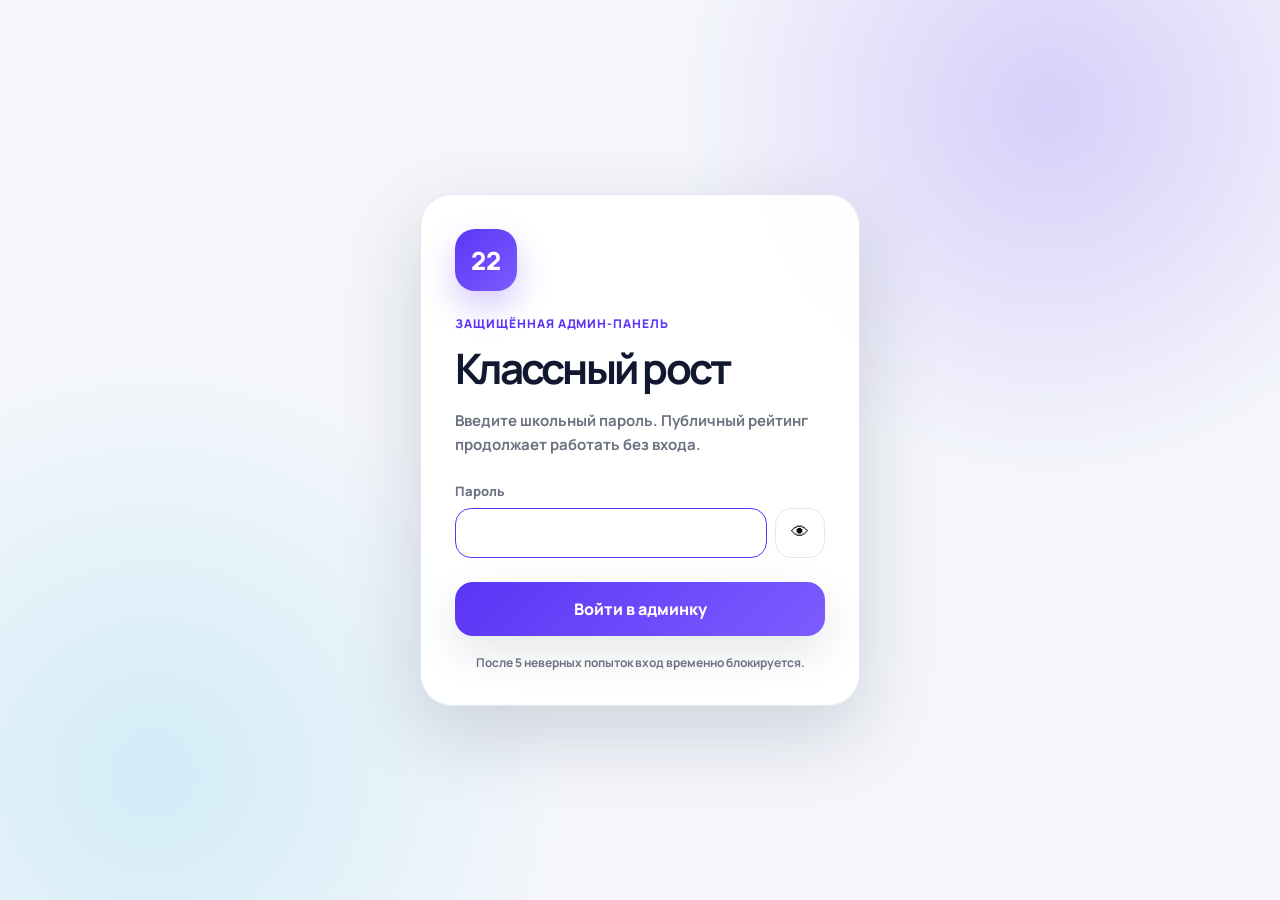
==== commit 73d88907: "Protect admin panel with password login" ====
--- a/index.html
+++ b/index.html
@@ -7,16 +7,37 @@
   <link rel="preconnect" href="https://fonts.googleapis.com">
   <link rel="preconnect" href="https://fonts.gstatic.com" crossorigin>
   <link href="https://fonts.googleapis.com/css2?family=Manrope:wght@400;500;600;700;800;900&display=swap" rel="stylesheet">
-  <link rel="stylesheet" href="style.css?v=20260809-3" />
+  <link rel="stylesheet" href="style.css?v=20260827-secure" />
 </head>
 <body>
-  <div class="app" id="app">
+  <section class="auth-gate" id="authGate" aria-labelledby="authTitle">
+    <div class="auth-card">
+      <div class="auth-school-mark">22</div>
+      <p class="auth-kicker">Защищённая админ-панель</p>
+      <h1 id="authTitle">Классный рост</h1>
+      <p class="auth-description">Введите школьный пароль. Публичный рейтинг продолжает работать без входа.</p>
+      <form id="loginForm" autocomplete="on">
+        <label for="adminPasswordInput">Пароль
+          <div class="password-field">
+            <input id="adminPasswordInput" type="password" autocomplete="current-password" maxlength="256" required />
+            <button type="button" id="togglePasswordBtn" aria-label="Показать пароль" aria-pressed="false">👁</button>
+          </div>
+        </label>
+        <p class="auth-error hidden" id="loginError" role="alert"></p>
+        <button class="primary full auth-submit" id="loginBtn" type="submit">Войти в админку</button>
+      </form>
+      <p class="auth-note">После 5 неверных попыток вход временно блокируется.</p>
+    </div>
+  </section>
+
+  <div class="app app-locked" id="app" aria-hidden="true">
     <header class="top">
       <div>
         <p>Админ-панель</p>
         <h1>Школа №22</h1>
       </div>
       <div class="top-actions">
+        <button class="logout-button" id="logoutBtn" aria-label="Выйти из админки">⇥</button>
         <button class="fullscreen-button" id="fullscreenBtn" aria-label="Открыть админку на весь экран" aria-pressed="false">⛶</button>
         <button id="refreshBtn" aria-label="Обновить данные">↻</button>
       </div>
@@ -300,6 +321,6 @@
     <div class="toast" id="toast"></div>
   </div>
 
-  <script src="script.js?v=20260809-3"></script>
+  <script src="script.js?v=20260827-secure"></script>
 </body>
 </html>
--- a/style.css
+++ b/style.css
@@ -12,10 +12,21 @@
 }
 body{margin:0;font-family:Manrope,system-ui,sans-serif;background:var(--bg);color:var(--text)}
 .app{width:100%;min-height:100vh;max-width:640px;margin:0 auto;background:radial-gradient(circle at 80% 0%,rgba(91,53,245,.16),transparent 30%),var(--bg)}
+.app.app-locked{display:none}
+.auth-gate{min-height:100vh;display:grid;place-items:center;padding:24px;background:radial-gradient(circle at 82% 12%,rgba(91,53,245,.2),transparent 28%),radial-gradient(circle at 12% 86%,rgba(32,184,229,.16),transparent 30%),var(--bg)}
+.auth-card{width:min(440px,100%);padding:34px;border:1px solid var(--line);border-radius:32px;background:rgba(255,255,255,.94);box-shadow:0 28px 80px rgba(17,24,47,.16);backdrop-filter:blur(18px)}
+.auth-school-mark{width:62px;height:62px;display:grid;place-items:center;border-radius:20px;color:#fff;background:linear-gradient(135deg,var(--purple),var(--purple2));font-size:25px;font-weight:900;box-shadow:0 15px 32px rgba(91,53,245,.25)}
+.auth-kicker{margin:24px 0 7px;color:var(--purple);font-size:12px;font-weight:900;text-transform:uppercase;letter-spacing:.08em}
+.auth-card h1{margin:0;font-size:42px;letter-spacing:-.065em}
+.auth-description{margin:12px 0 26px;color:var(--muted);font-size:15px;font-weight:700;line-height:1.55}
+.password-field{display:grid;grid-template-columns:1fr 50px;gap:8px}.password-field input{min-width:0}.password-field button{border:1px solid var(--line);border-radius:16px;background:#fff;font-size:18px}
+.auth-submit{margin-top:4px}.auth-submit:disabled{opacity:.6;cursor:wait}.auth-error{margin:-2px 0 12px;padding:11px 13px;border-radius:13px;background:#fff1f2;color:#b91c1c;font-size:13px;font-weight:850}.auth-note{margin:18px 0 0;color:var(--muted);font-size:12px;font-weight:700;text-align:center}
 .top{position:sticky;top:0;z-index:5;display:flex;justify-content:space-between;align-items:center;padding:18px 18px 12px;background:rgba(244,246,251,.88);backdrop-filter:blur(16px)}
 .top p,.screen-head p{margin:0 0 3px;color:var(--purple);font-size:12px;font-weight:900;text-transform:uppercase;letter-spacing:.08em}
 .top h1{margin:0;font-size:26px;letter-spacing:-.05em}
 .top button,.back{width:44px;height:44px;border:0;border-radius:16px;background:#fff;color:var(--purple);box-shadow:var(--shadow);font-size:22px;font-weight:900}
+.top-actions{display:flex;align-items:center;gap:8px}.top .fullscreen-button{width:36px;height:36px;border-radius:13px;color:#626a7d;background:rgba(255,255,255,.72);box-shadow:0 8px 22px rgba(17,24,47,.07);font-size:18px;opacity:.76;transition:.18s}.top .fullscreen-button:hover,.top .fullscreen-button[aria-pressed="true"]{color:var(--purple);background:#fff;opacity:1;transform:translateY(-1px)}:fullscreen{background:var(--bg)}:fullscreen .app{max-width:none;min-height:100vh}
+.top .logout-button{width:36px;height:36px;border-radius:13px;color:#b91c1c;background:#fff1f2;box-shadow:none;font-size:18px}
 main{padding:12px 16px 28px}
 .screen{display:none}
 .screen.active{display:block;animation:screenIn .28s ease both}
